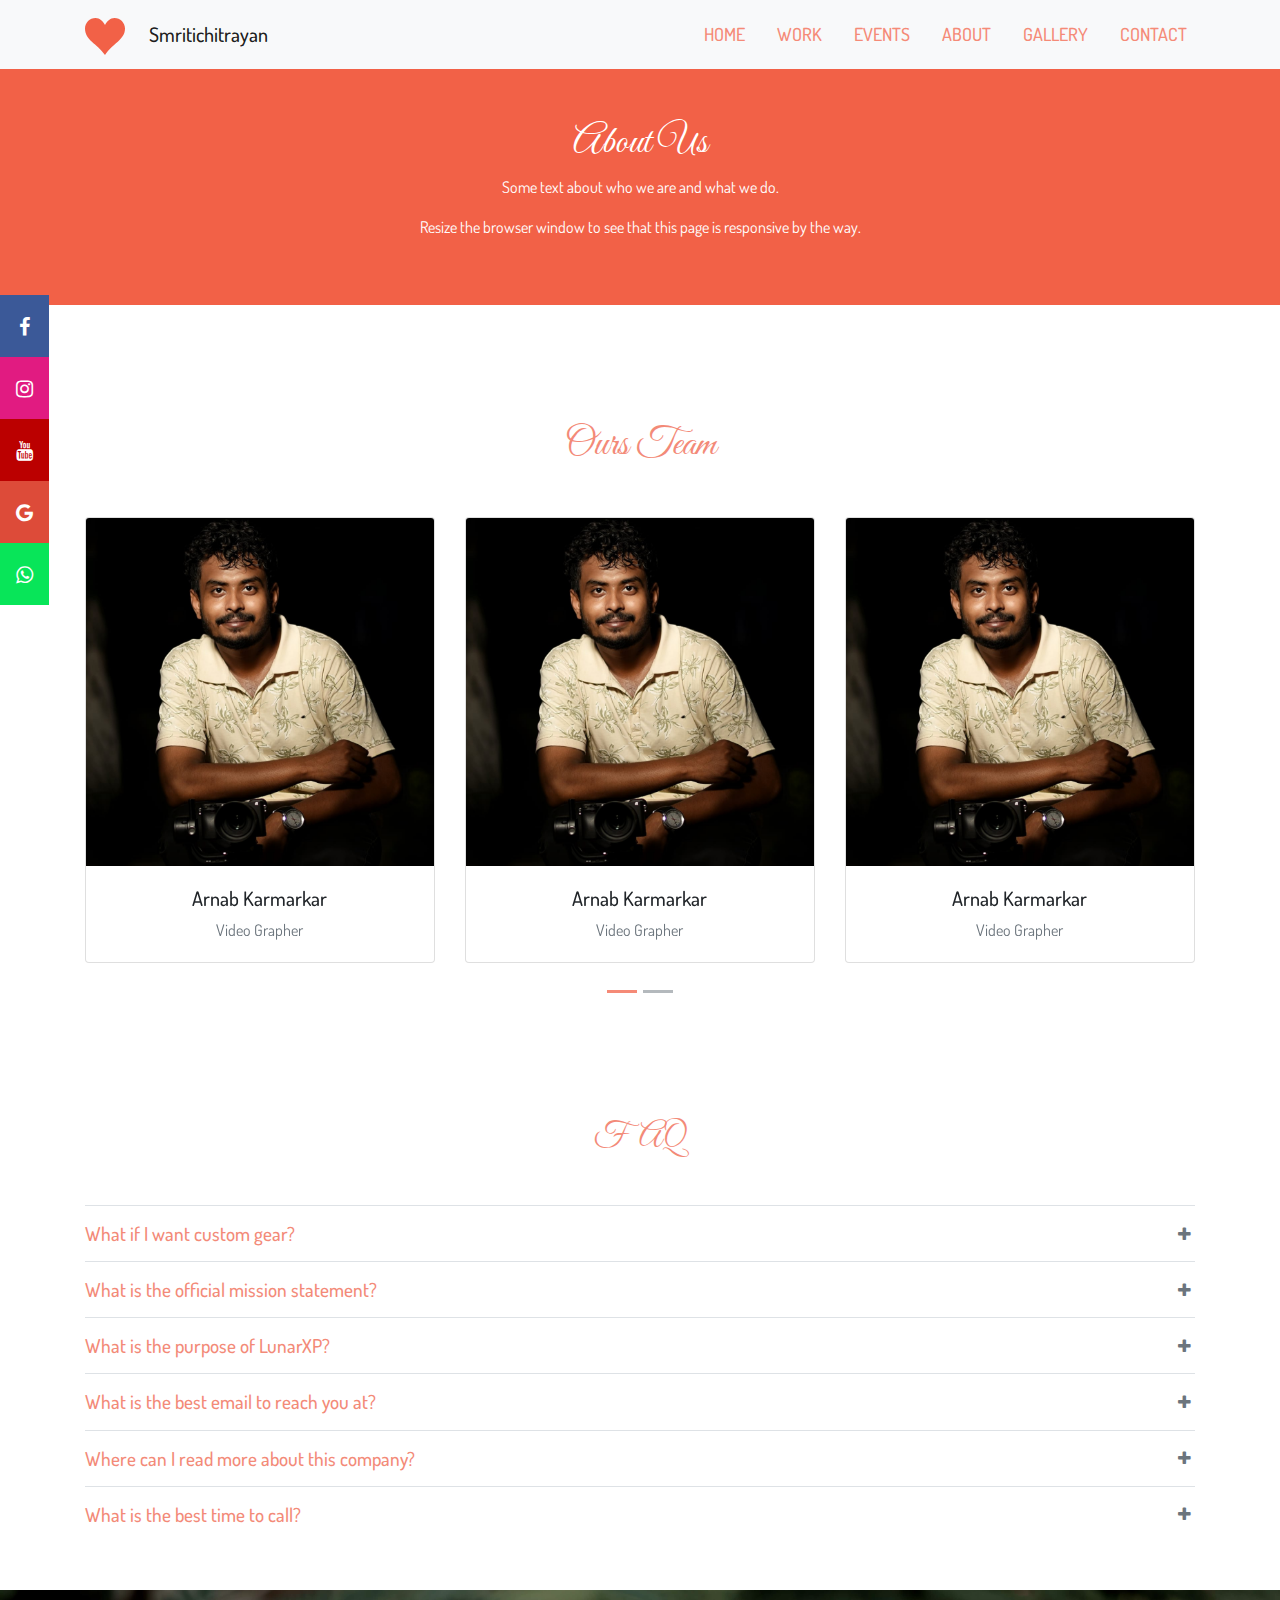
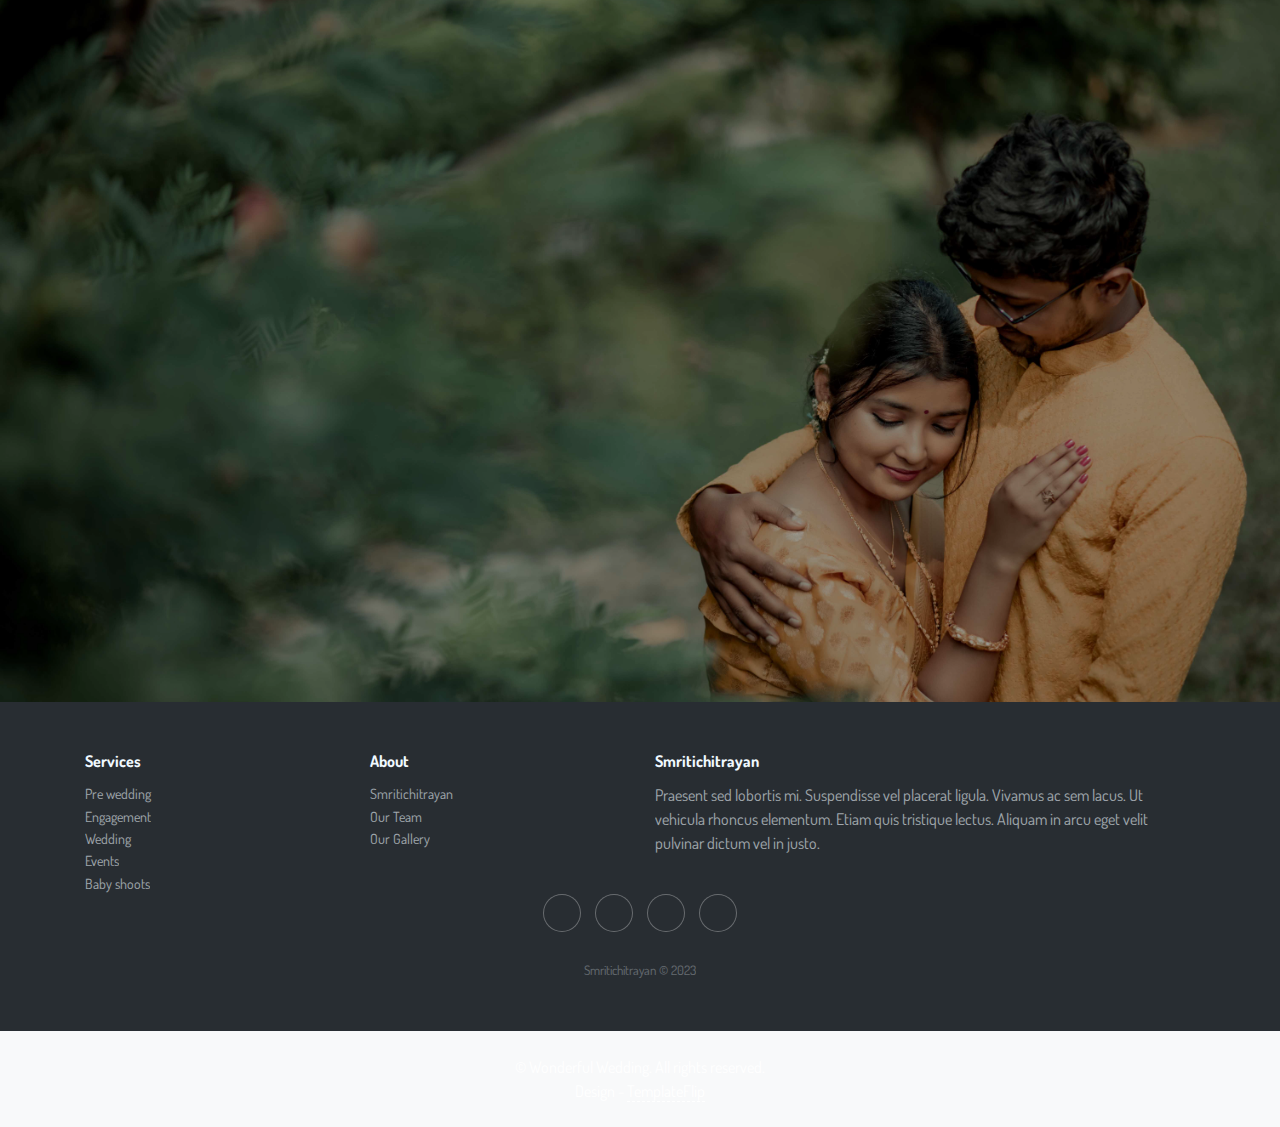
==== about.html @ 47cfc7da "add" ====
<!DOCTYPE html>
<html lang="en-US">
  <head>
    <meta charset="UTF-8">
    <meta http-equiv="X-UA-Compatible" content="IE=edge">
    <meta name="viewport" content="width=device-width, initial-scale=1">
    <title>smritichitrayan</title>
    <link rel="preconnect" href="https://fonts.gstatic.com" crossorigin="crossorigin"/>
    <link rel="preload" as="style" href="https://fonts.googleapis.com/css2?family=Dosis:wght@400;500&amp;display=swap"/>
    <link rel="stylesheet" href="https://fonts.googleapis.com/css2?family=Dosis:wght@400;500&amp;display=swap" media="print" onload="this.media='all'"/>
    <noscript>
      <link rel="stylesheet" href="https://fonts.googleapis.com/css2?family=Dosis:wght@400;500&amp;display=swap"/>
    </noscript>
    <link rel="preconnect" href="https://fonts.gstatic.com" crossorigin="crossorigin"/>
    <link rel="preload" as="style" href="https://fonts.googleapis.com/css2?family=Great+Vibes&amp;display=swap"/>
    <link rel="stylesheet" href="https://fonts.googleapis.com/css2?family=Great+Vibes&amp;display=swap" media="print" onload="this.media='all'"/>
    <noscript>
      <link rel="stylesheet" href="https://fonts.googleapis.com/css2?family=Great+Vibes&amp;display=swap"/>
    <link rel="stylesheet" href="https://cdnjs.cloudflare.com/ajax/libs/font-awesome/4.7.0/css/font-awesome.min.css">
    <link rel="stylesheet" type="text/css" href="engine1/style.css" />
    </noscript>
    <link rel="apple-touch-icon" sizes="180x180" href="images/favicon/apple-touch-icon.png">
    <link rel="icon" type="image/png" sizes="32x32" href="images/favicon/favicon-32x32.png">
    <link rel="icon" type="image/png" sizes="16x16" href="images/favicon/favicon-16x16.png">
    <link href="css/bootstrap.min.css?ver=1.1.0" rel="stylesheet">
    <link href="css/font-awesome/css/all.min.css?ver=1.1.0" rel="stylesheet">
    <link href="css/aos.css?ver=1.1.0" rel="stylesheet">
    <link href="css/ekko-lightbox.css?ver=1.1.0" rel="stylesheet">
    <link href="css/main.css?ver=1.1.0" rel="stylesheet">
    <meta name="viewport" content="width=device-width, initial-scale=1">
    <!-- Bootstrap CSS 
    <link rel="stylesheet" href="https://stackpath.bootstrapcdn.com/bootstrap/4.4.1/css/bootstrap.min.css" integrity="sha384-Vkoo8x4CGsO3+Hhxv8T/Q5PaXtkKtu6ug5TOeNV6gBiFeWPGFN9MuhOf23Q9Ifjh" crossorigin="anonymous">
  
     jQuery first, then Popper.js, then Bootstrap JS 
    <script src="https://code.jquery.com/jquery-3.4.1.slim.min.js" integrity="sha384-J6qa4849blE2+poT4WnyKhv5vZF5SrPo0iEjwBvKU7imGFAV0wwj1yYfoRSJoZ+n" crossorigin="anonymous"></script>
    <script src="https://cdn.jsdelivr.net/npm/popper.js@1.16.0/dist/umd/popper.min.js" integrity="sha384-Q6E9RHvbIyZFJoft+2mJbHaEWldlvI9IOYy5n3zV9zzTtmI3UksdQRVvoxMfooAo" crossorigin="anonymous"></script>
    <script src="https://stackpath.bootstrapcdn.com/bootstrap/4.4.1/js/bootstrap.min.js" integrity="sha384-wfSDF2E50Y2D1uUdj0O3uMBJnjuUD4Ih7YwaYd1iqfktj0Uod8GCExl3Og8ifwB6" crossorigin="anonymous"></script>
   -->
    <noscript>
      <style type="text/css">
        [data-aos] {
            opacity: 1 !important;
            transform: translate(0) scale(1) !important;
        }
      </style>
    </noscript>

    <style media="all">
    .mobile-display{display:none}
    .desktop-display{display:block}
    @media (max-width:800px){
    .desktop-display {display:none}
    .mobile-display {display:block}
    }
    </style>
  </head>
  <body id="top">
    <header></header>
    <div class="page-content">
      <div class="div">

<div class="mobile-display">
  <div class="icon-bar">
    <a href="https://www.facebook.com/profile.php?id=100087882332786" target="_blank" class="facebook"><i class="fa fa-facebook"></i></a> 
    <a href="https://www.instagram.com/smritichitrayan" target="_blank" class="twitter"><i class="fa fa-instagram"></i></a> 
    <a href="https://www.youtube.com/@smritichitrayan" target="_blank" class="youtube"><i class="fa fa-youtube"></i></a> 
    <a href="mailto:smritichitrayan@gmail.com" target="_blank" class="google"><i class="fa fa-google"></i></a> 
    <a href="https://wa.me/message/SYVSXVHJEQIPI1" target="_blank" class="wp"><i class="fa fa-whatsapp"></i></a> 
  </div>
</div>
<div class="desktop-display">
  <div class="icon-bar">
    <a href="https://www.facebook.com/profile.php?id=100087882332786" target="_blank" class="facebook"><i class="fa fa-facebook"></i></a> 
    <a href="https://www.instagram.com/smritichitrayan" target="_blank" class="twitter"><i class="fa fa-instagram"></i></a> 
    <a href="https://www.youtube.com/@smritichitrayan" target="_blank" class="youtube"><i class="fa fa-youtube"></i></a> 
    <a href="mailto:smritichitrayan@gmail.com" target="_blank" class="google"><i class="fa fa-google"></i></a> 
    <a href="https://wa.me/message/SYVSXVHJEQIPI1" target="_blank" class="wp"><i class="fa fa-whatsapp"></i></a> 
  </div>
</div>
<div class="ww-nav-bar sticky-top bg-light">
  <nav class="navbar navbar-expand-lg navbar-light">
    <div class="container"><a href="#"><svg class="heart" viewBox="0 0 32 29.6"><path d="M23.6,0c-3.4,0-6.3,2.7-7.6,5.6C14.7,2.7,11.8,0,8.4,0C3.8,0,0,3.8,0,8.4c0,9.4,9.5,11.9,16,21.2c6.1-9.3,16-12.1,16-21.2C32,3.8,28.2,0,23.6,0z"/>
</svg></a>
      <h1 class="h2"><a class="pl-4 navbar-brand" href="#">Smritichitrayan</a></h1>
      <button class="navbar-toggler" type="button" data-toggle="collapse" data-target="#ww-navbarNav" aria-controls="ww-navbarNav" aria-expanded="false" aria-label="Toggle navigation"><span class="navbar-toggler-icon"></span></button>
      <div class="collapse navbar-collapse text-uppercase" id="ww-navbarNav">
        <ul class="navbar-nav ml-auto">
          <li class="nav-item"><a class="nav-link smooth-scroll" href="index.html" style="color:#f58a77;">Home</a></li>
          <li class="nav-item"><a class="nav-link smooth-scroll" href="index.html" style="color:#f58a77;">Work</a></li>
          <li class="nav-item"><a class="nav-link smooth-scroll" href="index.html#events" style="color:#f58a77;">Events</a></li>
          <li class="nav-item"><a class="nav-link smooth-scroll" href="about.html" style="color:#f58a77;">About</a></li>
          <li class="nav-item"><a class="nav-link smooth-scroll" href="index.html#gallery" style="color:#f58a77;">Gallery</a></li>
          <li class="nav-item"><a class="nav-link smooth-scroll" href="#rsvp" style="color:#f58a77;">Contact</a></li>
        </ul>
      </div>
    </div>
  </nav>
</div>
<div class="about-section">
  <h1 class="about">About Us</h1>
  <p>Some text about who we are and what we do.</p>
  <p>Resize the browser window to see that this page is responsive by the way.</p>
</div>
<div class="ww-section" id="people">
  <div class="container ww-couple-friends">
    <h2 class="h1 text-center pt-3 ww-title" data-aos="zoom-in-down" data-aos-duration="1000">Ours Team</h2>
    <div class="carousel slide" id="ww-carouselIndicator" data-ride="carousel" data-aos="zoom-in-up" data-aos-duration="1000">
      <ol class="carousel-indicators">
        <li class="active" data-target="#ww-carouselIndicator" data-slide-to="0"></li>
        <li data-target="#ww-carouselIndicator" data-slide-to="1"></li>
      </ol>
      <div class="carousel-inner">
        <div class="carousel-item active">
          <div class="row">
            <div class="col-md-4">
              <div class="card d-block mb-3"><img class="card-img-top" src="images/team1.png" alt="Groom Men 1"/>
                <div class="card-body text-center">
                  <div class="h5">Arnab Karmarkar</div>
                  <p class="mb-0 text-muted">Video Grapher</p>
                </div>
              </div>
            </div>
            <div class="col-md-4">
              <div class="card d-block mb-3"><img class="card-img-top" src="images/team1.png" alt="Groom Men 1"/>
                <div class="card-body text-center">
                  <div class="h5">Arnab Karmarkar</div>
                  <p class="mb-0 text-muted">Video Grapher</p>
                </div>
              </div>
            </div>
            <div class="col-md-4">
              <div class="card d-block mb-3"><img class="card-img-top" src="images/team1.png" alt="Groom Men 1"/>
                <div class="card-body text-center">
                  <div class="h5">Arnab Karmarkar</div>
                  <p class="mb-0 text-muted">Video Grapher</p>
                </div>
              </div>
            </div>
          </div>
        </div>
      </div>
    </div>
  </div>
</div>
<div class="text-center">
  <h2 class="faq">FAQ</h2>
</div>
<section class="container my-5" id="maincontent">
  <section id="accordion">
    <a class="py-3 d-block h-100 w-100 position-relative z-index-1 pr-1 text-secondary border-top" aria-controls="faq-17" aria-expanded="false" data-toggle="collapse" href="#faq-17" role="button">
      <div class="position-relative">
        <h2 class="h4 m-0 pr-3">
          What if I want custom gear?
        </h2>
        <div class="position-absolute top-0 right-0 h-100 d-flex align-items-center">
          <i class="fa fa-plus"></i>
        </div>
      </div>
    </a>
    <div class="collapse" id="faq-17" style="">
      <div class="card card-body border-0 p-0">
        <p>Custom gear can be ordered through our contact form. Additional fees may apply.</p>

      </div>
    </div>

    <a class="py-3 d-block h-100 w-100 position-relative z-index-1 pr-1 text-secondary border-top" aria-controls="faq-18" aria-expanded="false" data-toggle="collapse" href="#faq-18" role="button">
      <div class="position-relative">
        <h2 class="h4 m-0 pr-3">
          What is the official mission statement?
        </h2>
        <div class="position-absolute top-0 right-0 h-100 d-flex align-items-center">
          <i class="fa fa-plus"></i>
        </div>
      </div>
    </a>
    <div class="collapse" id="faq-18" style="">
      <div class="card card-body border-0 p-0">
        <p>Our official mission statement is lorem ipsum dolor sit.</p>
        <p>
        </p>
      </div>
    </div>

    <a class="py-3 d-block h-100 w-100 position-relative z-index-1 pr-1 text-secondary border-top" aria-controls="faq-19" aria-expanded="false" data-toggle="collapse" href="#faq-19" role="button">
      <div class="position-relative">
        <h2 class="h4 m-0 pr-3">
          What is the purpose of LunarXP?
        </h2>
        <div class="position-absolute top-0 right-0 h-100 d-flex align-items-center">
          <i class="fa fa-plus"></i>
        </div>
      </div>
    </a>
    <div class="collapse" id="faq-19" style="">
      <div class="card card-body border-0 p-0">
        <p>The purpose of LunarXP is to give you the best Mars experience!</p>
        <p>
        </p>
      </div>
    </div>

    <a class="py-3 d-block h-100 w-100 position-relative z-index-1 pr-1 text-secondary  border-top" aria-controls="faq-20" aria-expanded="false" data-toggle="collapse" href="#faq-20" role="button">
      <div class="position-relative">
        <h2 class="h4 m-0 pr-3">
          What is the best email to reach you at?
        </h2>
        <div class="position-absolute top-0 right-0 h-100 d-flex align-items-center">
          <i class="fa fa-plus"></i>
        </div>
      </div>
    </a>
    <div class="collapse" id="faq-20">
      <div class="card card-body border-0 p-0">
        <p>The best email for any inquiries is email@email.com!</p>
        <p>
        </p>
      </div>
    </div>

    <a class="py-3 d-block h-100 w-100 position-relative z-index-1 pr-1 text-secondary  border-top" aria-controls="faq-21" aria-expanded="false" data-toggle="collapse" href="#faq-21" role="button">
      <div class="position-relative">
        <h2 class="h4 m-0 pr-3">
          Where can I read more about this company?
        </h2>
        <div class="position-absolute top-0 right-0 h-100 d-flex align-items-center">
          <i class="fa fa-plus"></i>
        </div>
      </div>
    </a>
    <div class="collapse" id="faq-21">
      <div class="card card-body border-0 p-0">
        <p>Lorem ipsum dolor sit!</p>
        <p>
        </p>
      </div>
    </div>

    <a class="py-3 d-block h-100 w-100 position-relative z-index-1 pr-1 text-secondary  border-top" aria-controls="faq-22" aria-expanded="false" data-toggle="collapse" href="#faq-22" role="button">
      <div class="position-relative">
        <h2 class="h4 m-0 pr-3">
          What is the best time to call?
        </h2>
        <div class="position-absolute top-0 right-0 h-100 d-flex align-items-center">
          <i class="fa fa-plus"></i>
        </div>
      </div>
    </a>
    <div class="collapse" id="faq-22">
      <div class="card card-body border-0 p-0">
        <p>The best time to call is 24/7! We are always available to answer any questions.</p>
        <p>
        </p>
      </div>
    </div>
  </section>
</section>
<div class="ww-section ww-rsvp-detail text-white" >
  <div class="container" data-aos="zoom-in-up" data-aos-duration="1000">
    <div class="col text-center">
      <h2 class="h1 ww-title pb-3" data-aos="zoom-in-down" data-aos-duration="1000" style="color:#f58a77;">Contact us</h2>
    </div>
    <div class="ww-wedding-announcement d-flex align-items-center justify-content-start">
      <div class="container ww-announcement-container">
        
      
      </div>
    </div>
    <div class="row ww-rsvp-form">
      <div class="col-md-10">
        <div class="card-body">
            <form action="https://formspree.io/example@email.com" method="POST">
            <div class="row">
              <div class="col md-6 pb-3">
                <div class="form-group">
                  <label for="name-input">Your Name*</label>
                  <input class="form-control" id="name-input" type="text" name="name" required="required"/>
                </div>
              </div>
              <div class="col-md-6 pb-3">
                <div class="form-group">
                  <label for="email-input">Your Email*</label>
                  <input class="form-control" id="email-input" type="email" name="_replyto" required="required"/>
                </div>
              </div>
            </div>
            <div class="row">
              <div class="col md-6 pb-3">
                <div class="form-group">
                  <label for="guest-input">Number of Guests</label>
                  <select class="form-control" id="guest-input" name="guest">
                    <option value="1">One</option>
                    <option value="2">Two</option>
                    <option value="3">Three</option>
                    <option value="4">Four</option>
                  </select>
                </div>
              </div>
              <div class="col-md-6 pb-3">
                <div class="form-group">
                  <label for="events-input">I am Attending</label>
                  <select class="form-control" id="events-input" name="events">
                    <option value="all-event">All Events</option>
                    <option value="wedding-ceremony">Wedding ceremony</option>
                    <option value="reception-party">Reception Party</option>
                  </select>
                </div>
              </div>
            </div>
            <div class="row">
              <div class="col">
                <div class="form-group">
                  <label for="message-input">Your Message</label>
                  <textarea class="form-control" id="message-input" name="message" rows="4"></textarea>
                </div>
              </div>
            </div>
            <div class="row">
              <div class="col text-center">
                <button class="btn btn-primary btn-submit" type="submit">Send</button>
              </div>
            </div>
          </form>
          <link rel="stylesheet" href="https://cdnjs.cloudflare.com/ajax/libs/font-awesome/4.7.0/css/font-awesome.min.css">

          <!-- Add font awesome icons
          <div class="social-media">
            <a href="https://www.facebook.com/profile.php?id=100087882332786"target="_blank" class="fa fa-facebook" style="color:#f58a77;"></a>&nbsp;&nbsp;
            <a href="https://www.instagram.com/smritichitrayan"target="_blank" class="fa fa-instagram" style="color:#f58a77;"></a>&nbsp;&nbsp;
            <a href="https://www.youtube.com/@smritichitrayan" src="" target="_blank" class="fa fa-youtube" style="color:#f58a77;"></a>&nbsp;&nbsp;
            <a href="https://wa.me/message/SYVSXVHJEQIPI1" target="_blank" class="fa fa-whatsapp" style="color:#f58a77;"></a>&nbsp;&nbsp;
          </div> -->
          
        </div>
      </div>
    </div>
  </div>
</div>

<script src="https://cdnjs.cloudflare.com/ajax/libs/jquery/3.2.1/jquery.min.js"></script>
<script src="https://cdnjs.cloudflare.com/ajax/libs/twitter-bootstrap/4.1.3/js/bootstrap.bundle.min.js"></script>

 <link rel="stylesheet" href="https://cdnjs.cloudflare.com/ajax/libs/font-awesome/4.7.0/css/font-awesome.min.css">
 <div class="footer-dark" id="rsvp">
  <footer>
      <div class="container">
          <div class="row">
              <div class="col-sm-6 col-md-3 item">
                  <h3>Services</h3>
                  <ul>
                      <li><a href="#">Pre wedding</a></li>
                      <li><a href="#">Engagement</a></li>
                      <li><a href="#">Wedding</a></li>
                      <li><a href="#">Events</a></li>
                      <li><a href="#">Baby shoots</a></li>
                  </ul>
              </div>
              <div class="col-sm-6 col-md-3 item">
                  <h3>About</h3>
                  <ul>
                      <li><a href="#">Smritichitrayan</a></li>
                      <li><a href="#">Our Team</a></li>
                      <li><a href="#">Our Gallery</a></li>
                  </ul>
              </div>
              <div class="col-md-6 item text">
                  <h3>Smritichitrayan</h3>
                  <p>Praesent sed lobortis mi. Suspendisse vel placerat ligula. Vivamus ac sem lacus. Ut vehicula rhoncus elementum. Etiam quis tristique lectus. Aliquam in arcu eget velit pulvinar dictum vel in justo.</p>
              </div>
              <div class="col item social"><a href="#"><i class="icon ion-social-facebook"></i></a><a href="#"><i class="icon ion-social-twitter"></i></a><a href="#"><i class="icon ion-social-snapchat"></i></a><a href="#"><i class="icon ion-social-instagram"></i></a></div>
          </div>
          <p class="copyright">Smritichitrayan © 2023</p>
      </div>
  </footer>
</div>
<div style="color:rgb(255, 255, 255);" class="ww-footer bg-light">
  <div class="container text-center py-4">
    <p class="my-0">&copy; Wonderful Wedding. All rights reserved.</p>
    <p  class="mb-0">Design - <a class="credit"  href="https://templateflip.com" target="_blank">TemplateFlip</a></p>
  </div>
</div></div>
    </div>
    <footer></footer>
    <script src="scripts/jquery.min.js?ver=1.1.0"></script>
    <script src="scripts/bootstrap.bundle.min.js?ver=1.1.0"></script>
    <script src="scripts/aos.js?ver=1.1.0"></script>
    <script src="scripts/ekko-lightbox.min.js?ver=1.1.0"></script>
    <script src="scripts/main.js?ver=1.1.0"></script>
    <script type="text/javascript" src="engine1/jquery.js"></script>
      
  </body>
</html>
---- css/main.css ----
body {
  font-family: "Dosis", sans-serif; 
  overflow: auto;}

  .icon-bar {
    position: fixed;
    top: 50%;
    -webkit-transform: translateY(-50%);
    -ms-transform: translateY(-50%);
    transform: translateY(-50%);
  }
  
  .icon-bar a {
    display: block;
    text-align: center;
    padding: 16px;
    transition: all 0.3s ease;
    color: white;
    font-size: 20px;
  }
  
  .icon-bar a:hover {
    background-color: #000;
  }
  
  .facebook {
    background: #3B5998;
    color: white;
  }
  
  .twitter {
    background: #e11b81;
    color: white;
  }
  
  .google {
    background: #dd4b39;
    color: white;
  }
  
  .linkedin {
    background: #007bb5;
    color: white;
  }
  
  .youtube {
    background: #bb0000;
    color: white;
  }
  
  .wp {
    background: #08e559;
    color: white;
  }
  
  .content {
    margin-left: 75px;
    font-size: 30px;
  }
  
  * {
    box-sizing: border-box;
  }
  
  /* Position the image container (needed to position the left and right arrows) */
  .container {
    position: relative;
  }
  
  /* Hide the images by default */
  .mySlides {
    display: none;
  }
  
  /* Add a pointer when hovering over the thumbnail images */
  .cursor {
    cursor: pointer;
  }
  
  /* Next & previous buttons */
  .prev,
  .next {
    cursor: pointer;
    position: absolute;
    top: 40%;
    width: 10000px;
    padding: 16px;
    margin-top: -50px;
    color: white;
    font-weight: bold;
    font-size: 20px;
    border-radius: 0 3px 3px 0;
    user-select: none;
    -webkit-user-select: none;
  }
  
  /* Position the "next button" to the right */
  .next {
    right: 0;
    border-radius: 3px 0 0 3px;
  }
  
  /* On hover, add a black background color with a little bit see-through */
  .prev:hover,
  .next:hover {
    background-color: rgba(0, 0, 0, 0.8);
  }
  
  /* Number text (1/3 etc) */
  .numbertext {
    color: #f2f2f2;
    font-size: 12px;
    padding: 8px 12px;
    position: absolute;
    top: 0;
  }
  
  /* Container for image text */
  .caption-container {
    text-align: center;
    background-color: #222;
    padding: 2px 16px;
    color: white;
  }
  
  .row:after {
    content: "";
    display: table;
    clear: both;
  }
  
  /* Six columns side by side */
  .column {
    float: left;
    width: 16.66%;
  }
  
  /* Add a transparency effect for thumnbail images */
  .demo {
    opacity: 0.6;
  }
  
  .active,
  .demo:hover {
    opacity: 1;
  }
/*About*/
  .about{
    font-family: 'Great Vibes';
  }
  .about-section {
    font-family: "Dosis", sans-serif; 
    padding: 50px;
    text-align: center;
    background-color: #f26147;
    color: white;
  }

/*FAQ*/
.faq{
  font-family: 'Great Vibes';
}
.text-secondary {
  font-family: "Dosis", sans-serif; 
  color:  #f26147;
}

.h4,
h4 {
  font-size: 1.2rem;
}

h2 {
  color:  #f38a78;
}

.fa,
.fas {
  font-weight: 400;
  font-size: 1.2rem;
  font-style: normal;
}

.right-0 {
  right: 0;
}

.top-0 {
  top: 0;
}

.h-100 {
  height: 100%;
}

a.text-secondary:focus,
a.text-secondary:hover {
  text-decoration: none;
  color: #22343e;
}

#accordion .fa-plus {
  transition: -webkit-transform 0.25s ease-in-out;
  transition: transform 0.25s ease-in-out;
  transition: transform 0.25s ease-in-out, -webkit-transform 0.25s ease-in-out;
}

#accordion a[aria-expanded=true] .fa-plus {
  -webkit-transform: rotate(45deg);
  transform: rotate(45deg);
}

/* Home Page Style */
.ww-home-page {
  background-size: cover;
  background-position: 70%;
  height: 100vh;
  min-height: 480px;
  max-height: 1080px; }
  .ww-home-page .ww-wedding-announcement {
    width: 100%;
    max-width: 1600px;
    margin: 0 auto;
    height: 100%;
    color: #fff;
    text-shadow: 1px 1px 1px rgba(0, 0, 0, 0.4);
    letter-spacing: 2px; }
    .ww-home-page .ww-wedding-announcement .ww-announcement-container {
      max-width: 600px;
      text-align: center;
      margin-left: 0;
      z-index: 999; }
    .ww-home-page .ww-wedding-announcement img {
      max-height: 350px;
      width: auto; }
      @media (max-width: 480px) {
        .ww-home-page .ww-wedding-announcement img {
          max-height: 250px;
          width: auto; } }
    .ww-home-page .ww-wedding-announcement .ww-couple-name {
      font-size: 70px; }
      @media (max-width: 576px) {
        .ww-home-page .ww-wedding-announcement .ww-couple-name {
          font-size: 50px; } }

.ww-home-page:before {
  content: "";
  background-color: rgba(245, 138, 119, 0.2);
  width: 100%;
  height: 100%;
  height: 100vh;
  min-height: 480px;
  max-height: 1080px;
  position: absolute;
  left: 0;
  top: 0; }

/* Nav Bar Style */
.ww-nav-bar .heart {
  fill: #f26147;
  position: relative;
  top: 2px;
  width: 40px;
  -webkit-animation: pulse 1s ease infinite;
          animation: pulse 1s ease infinite; }

@-webkit-keyframes pulse {
  0% {
    transform: scale(1); }
  50% {
    transform: scale(1.3); }
  100% {
    transform: scale(1); } }

@keyframes pulse {
  0% {
    transform: scale(1); }
  50% {
    transform: scale(1.3); }
  100% {
    transform: scale(1); } }

.ww-nav-bar .nav-item {
  font-size: 18px;
  padding: 5px 0 5px 16px;
  font-weight: 500; }

/* Wedding Event Style */
.ww-wedding-event ul {
  list-style: none;
  padding-left: 0; }

/* Couple Friends Style  */
.ww-couple-friends .carousel {
  padding: 40px 0; }

.ww-couple-friends .carousel-indicators {
  bottom: 0px; }
  .ww-couple-friends .carousel-indicators li {
    background-color: #6c757d; }
  .ww-couple-friends .carousel-indicators .active {
    background-color: #f58a77; }

/* Photo Gallery Style */
.ww-photo-gallery .ww-category-filter a {
  display: inline-block;
  margin: 0 10px 6px 0;
  font-size: 14px;
  text-transform: uppercase;
  letter-spacing: 1px;
  border-radius: 3px; }

.ww-photo-gallery .ww-gallery {
  min-height: 500px; }

.ww-photo-gallery .card-columns .card {
  border: none;
  margin-bottom: 15px;
  border-radius: none; }

@media (max-width: 992px) {
  .ww-photo-gallery .card-columns {
    -moz-column-count: 2;
         column-count: 2; } }

@media (max-width: 576px) {
  .ww-photo-gallery .card-columns {
    -moz-column-count: 1;
         column-count: 1; } }

/* RSVP Style */
.ww-rsvp-detail {
  background: url("../images/img\ \(33\).jpg") no-repeat center center;
  background-size: cover;
  min-height: 500px;
  position: relative; }
  .ww-rsvp-detail .ww-rsvp-form {
    padding-left: 20%; }
    @media (max-width: 768px) {
      .ww-rsvp-detail .ww-rsvp-form {
        padding-left: 10%; } }
    @media (max-width: 576px) {
      .ww-rsvp-detail .ww-rsvp-form {
        padding-left: 0%; } }
    .ww-rsvp-detail .ww-rsvp-form .form-control {
      background-color: rgba(222, 222, 222, 0.2);
      color: #fff;
      border: 1px solid rgba(255, 255, 255, 0.6); }
    .ww-rsvp-detail .ww-rsvp-form .form-control::-moz-placeholder {
      color: #dedede; }
    .ww-rsvp-detail .ww-rsvp-form .form-control:-ms-input-placeholder {
      color: #dedede; }
    .ww-rsvp-detail .ww-rsvp-form .form-control::placeholder {
      color: #dedede; }
    .ww-rsvp-detail .ww-rsvp-form select.form-control option {
      background: rgba(0, 0, 0, 0.3);
      color: #fff; }
    .ww-rsvp-detail .ww-rsvp-form .btn-submit {
      background-color: rgba(245, 138, 119, 0.8);
      padding: 0.45rem 1.5rem;
      border: 0; }

.ww-rsvp-detail:before {
  content: "";
  background-color: rgba(0, 0, 0, 0.3);
  width: 100%;
  height: 100%;
  position: absolute;
  left: 0;
  top: 0; }

/* Footer Style */
.ww-footer a.credit {
  color: inherit;
  border-bottom: 1px dashed;
  text-decoration: none;
  cursor: pointer; }

/* Common Style */
.ww-title {
  font-family: "Great Vibes", cursive; }

.ww-section {
  padding: 100px 0; }

.btn-primary {
  color: #fff; }

.btn-outline-primary:hover {
  color: #fff; }

/*Footer*/

.footer-dark {
  font-family: "Dosis", sans-serif; 
  padding:50px 0;
  color:#f0f9ff;
  background-color:#282d32;
}

.footer-dark h3 {
  margin-top:0;
  margin-bottom:12px;
  font-weight:bold;
  font-size:16px;
}

.footer-dark ul {
  padding:0;
  list-style:none;
  line-height:1.6;
  font-size:14px;
  margin-bottom:0;
}

.footer-dark ul a {
  color:inherit;
  text-decoration:none;
  opacity:0.6;
}

.footer-dark ul a:hover {
  opacity:0.8;
}

@media (max-width:767px) {
  .footer-dark .item:not(.social) {
    text-align:center;
    padding-bottom:20px;
  }
}

.footer-dark .item.text {
  margin-bottom:36px;
}

@media (max-width:767px) {
  .footer-dark .item.text {
    margin-bottom:0;
  }
}

.footer-dark .item.text p {
  opacity:0.6;
  margin-bottom:0;
}

.footer-dark .item.social {
  text-align:center;
}

@media (max-width:991px) {
  .footer-dark .item.social {
    text-align:center;
    margin-top:20px;
  }
}

.footer-dark .item.social > a {
  font-size:20px;
  width:36px;
  height:36px;
  line-height:36px;
  display:inline-block;
  text-align:center;
  border-radius:50%;
  box-shadow:0 0 0 1px rgba(255,255,255,0.4);
  margin:0 8px;
  color:#fff;
  opacity:0.75;
}

.footer-dark .item.social > a:hover {
  opacity:0.9;
}

.footer-dark .copyright {
  text-align:center;
  padding-top:24px;
  opacity:0.3;
  font-size:13px;
  margin-bottom:0;
}
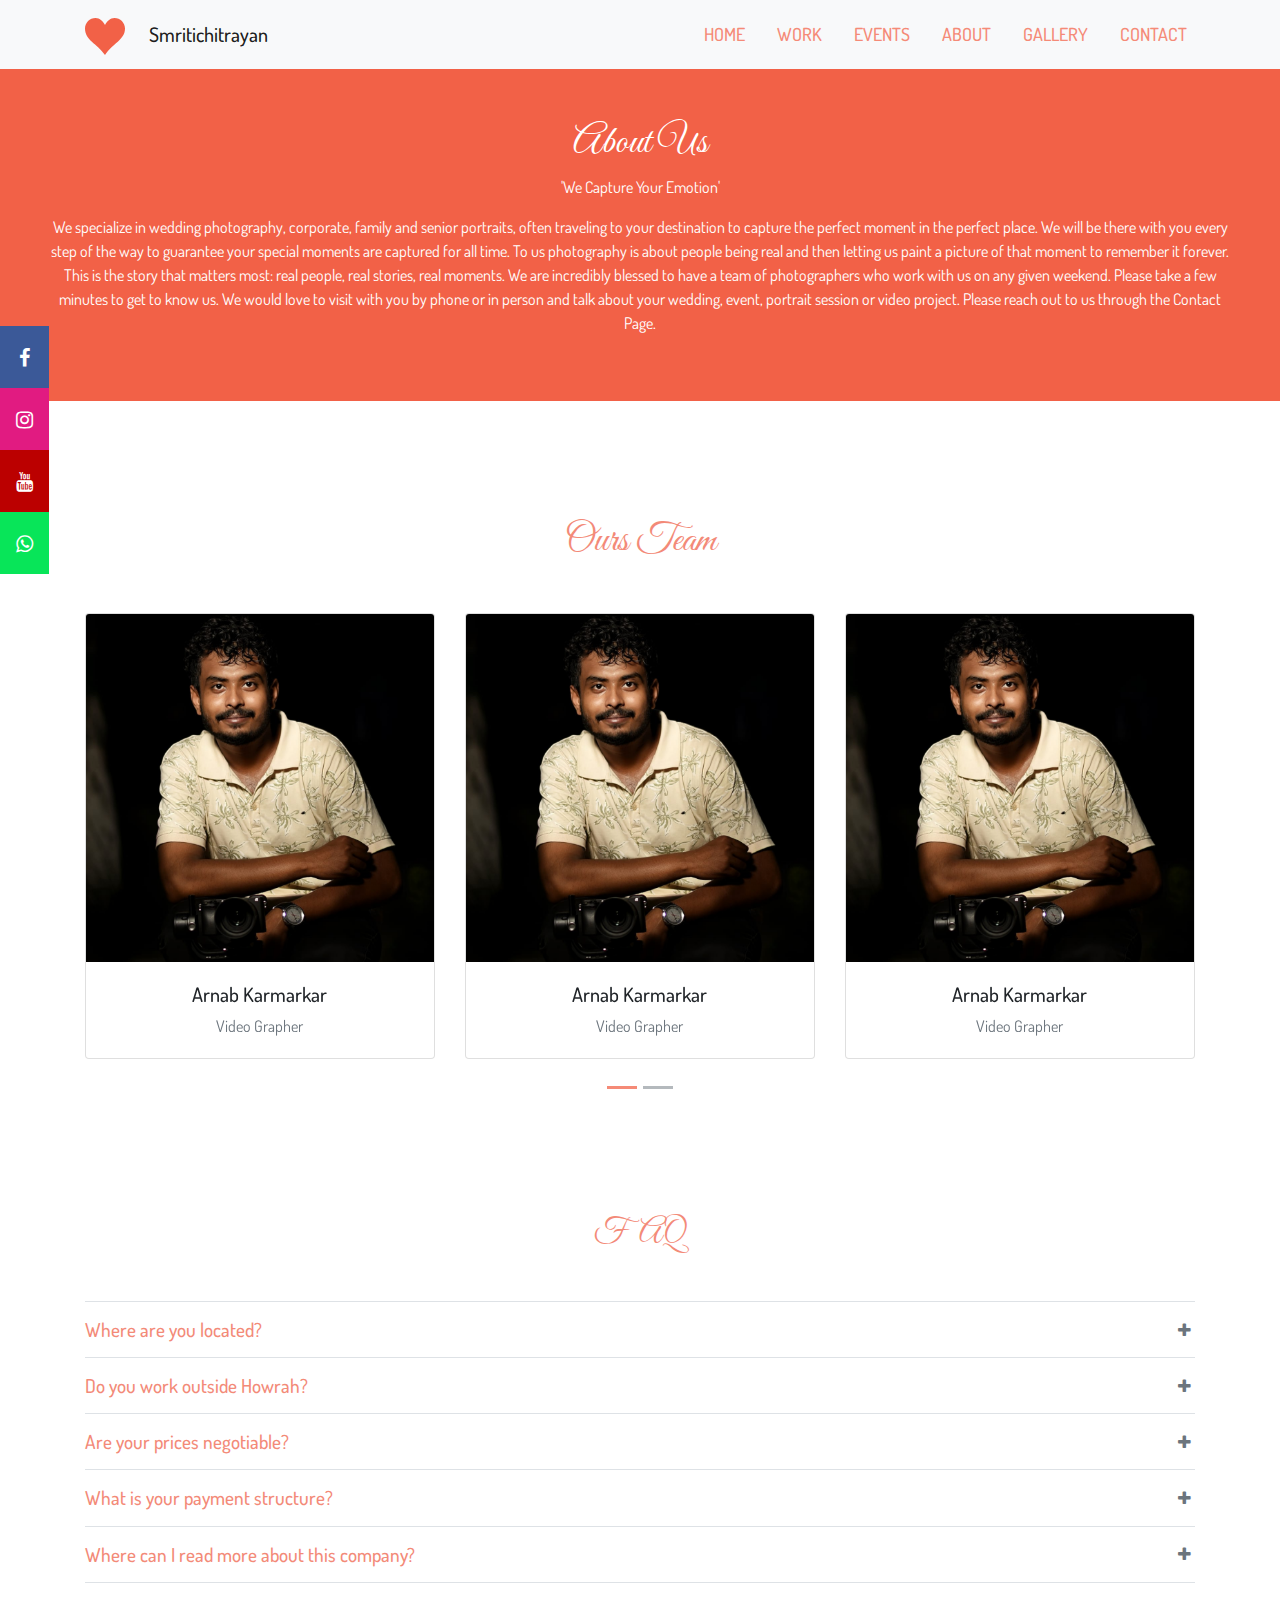
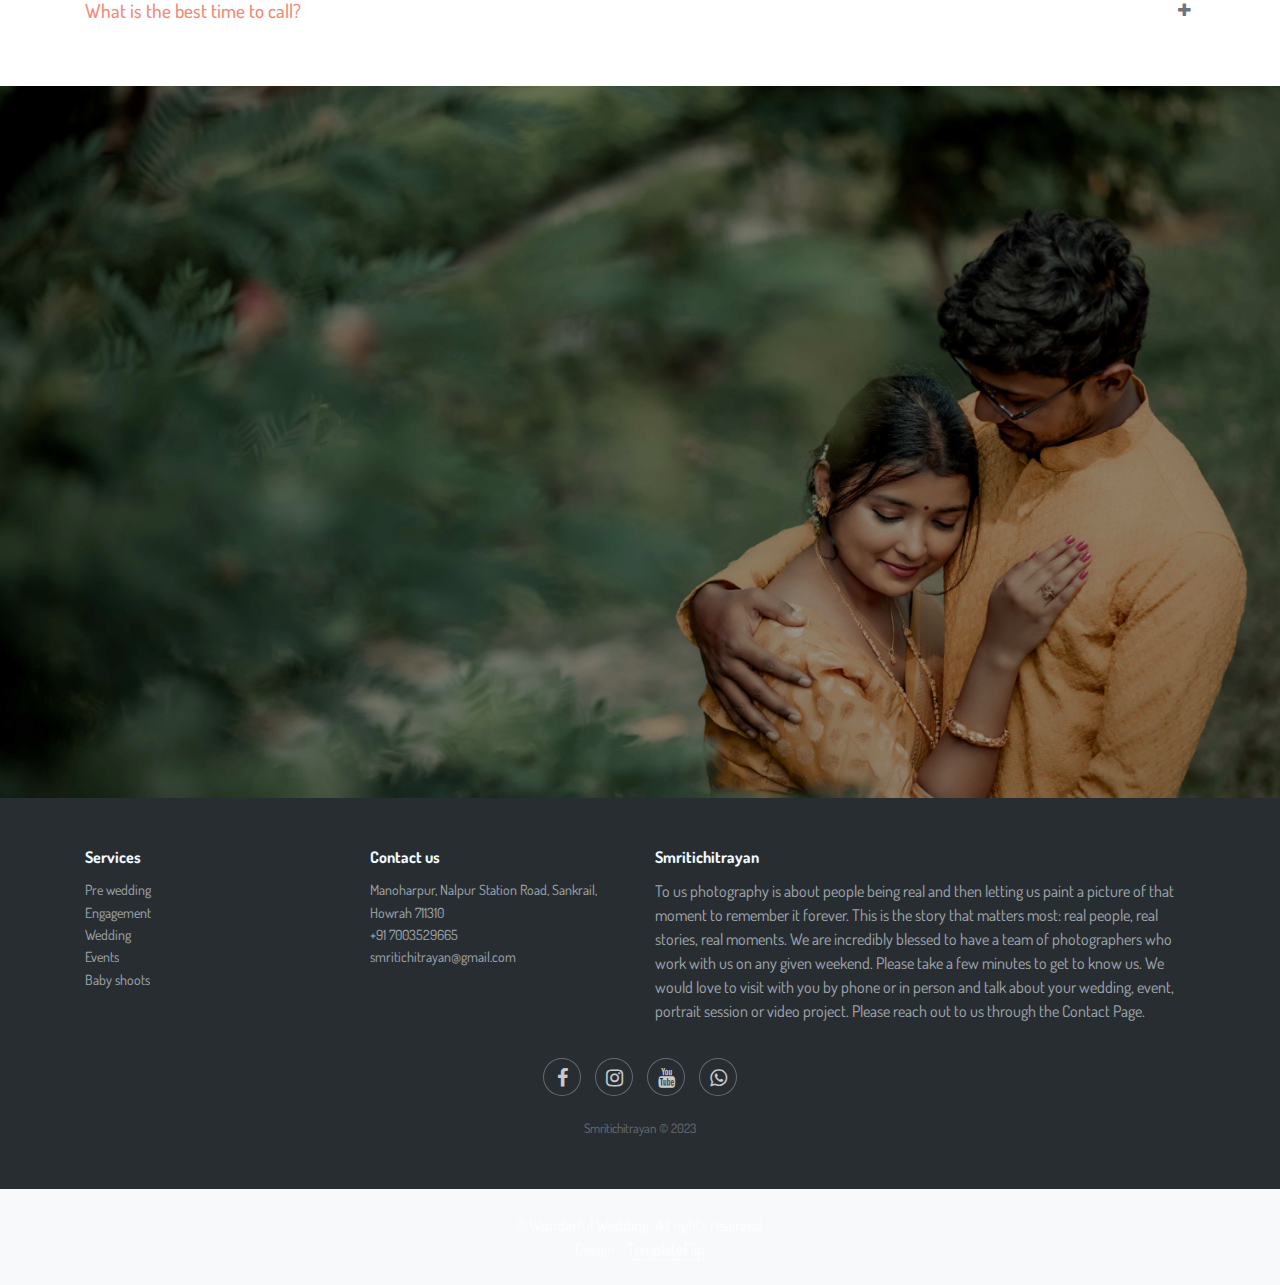
==== commit 9cdf92ca: "about.html changes home.html changes" ====
--- a/about.html
+++ b/about.html
@@ -73,7 +73,6 @@
     <a href="https://www.facebook.com/profile.php?id=100087882332786" target="_blank" class="facebook"><i class="fa fa-facebook"></i></a> 
     <a href="https://www.instagram.com/smritichitrayan" target="_blank" class="twitter"><i class="fa fa-instagram"></i></a> 
     <a href="https://www.youtube.com/@smritichitrayan" target="_blank" class="youtube"><i class="fa fa-youtube"></i></a> 
-    <a href="mailto:smritichitrayan@gmail.com" target="_blank" class="google"><i class="fa fa-google"></i></a> 
     <a href="https://wa.me/message/SYVSXVHJEQIPI1" target="_blank" class="wp"><i class="fa fa-whatsapp"></i></a> 
   </div>
 </div>
@@ -98,8 +97,14 @@
 </div>
 <div class="about-section">
   <h1 class="about">About Us</h1>
-  <p>Some text about who we are and what we do.</p>
-  <p>Resize the browser window to see that this page is responsive by the way.</p>
+  <p>'We Capture Your Emotion'</p>
+  <p>We specialize in wedding photography, corporate, family and senior portraits, often traveling to your destination to capture the perfect moment in the perfect place. We will be there with you every step of the way to guarantee your special moments are captured for all time.
+
+    To us photography is about people being real and then letting us paint a picture of that moment to remember it forever. This is the story that matters most: real people, real stories, real moments.
+    
+    We are incredibly blessed to have a team of photographers who work with us on any given weekend. Please take a few minutes to get to know us.
+    
+    We would love to visit with you by phone or in person and talk about your wedding, event, portrait session or video project. Please reach out to us through the Contact Page.</p>
 </div>
 <div class="ww-section" id="people">
   <div class="container ww-couple-friends">
@@ -150,7 +155,7 @@
     <a class="py-3 d-block h-100 w-100 position-relative z-index-1 pr-1 text-secondary border-top" aria-controls="faq-17" aria-expanded="false" data-toggle="collapse" href="#faq-17" role="button">
       <div class="position-relative">
         <h2 class="h4 m-0 pr-3">
-          What if I want custom gear?
+          Where are you located?
         </h2>
         <div class="position-absolute top-0 right-0 h-100 d-flex align-items-center">
           <i class="fa fa-plus"></i>
@@ -159,7 +164,7 @@
     </a>
     <div class="collapse" id="faq-17" style="">
       <div class="card card-body border-0 p-0">
-        <p>Custom gear can be ordered through our contact form. Additional fees may apply.</p>
+        <p>We are Howrah based group.</p>
 
       </div>
     </div>
@@ -167,7 +172,7 @@
     <a class="py-3 d-block h-100 w-100 position-relative z-index-1 pr-1 text-secondary border-top" aria-controls="faq-18" aria-expanded="false" data-toggle="collapse" href="#faq-18" role="button">
       <div class="position-relative">
         <h2 class="h4 m-0 pr-3">
-          What is the official mission statement?
+          Do you work outside Howrah?
         </h2>
         <div class="position-absolute top-0 right-0 h-100 d-flex align-items-center">
           <i class="fa fa-plus"></i>
@@ -176,7 +181,7 @@
     </a>
     <div class="collapse" id="faq-18" style="">
       <div class="card card-body border-0 p-0">
-        <p>Our official mission statement is lorem ipsum dolor sit.</p>
+        <p>Indeed we work outside Howrah too. Be that as it may, extra charges will be applied for travelling and convenience (for long distance traveling).</p>
         <p>
         </p>
       </div>
@@ -185,7 +190,7 @@
     <a class="py-3 d-block h-100 w-100 position-relative z-index-1 pr-1 text-secondary border-top" aria-controls="faq-19" aria-expanded="false" data-toggle="collapse" href="#faq-19" role="button">
       <div class="position-relative">
         <h2 class="h4 m-0 pr-3">
-          What is the purpose of LunarXP?
+          Are your prices negotiable?
         </h2>
         <div class="position-absolute top-0 right-0 h-100 d-flex align-items-center">
           <i class="fa fa-plus"></i>
@@ -194,7 +199,7 @@
     </a>
     <div class="collapse" id="faq-19" style="">
       <div class="card card-body border-0 p-0">
-        <p>The purpose of LunarXP is to give you the best Mars experience!</p>
+        <p>TThe underlying citation we send you is negotiable to some broaden. Likewise we have a unique limits for early appointments.</p>
         <p>
         </p>
       </div>
@@ -203,7 +208,7 @@
     <a class="py-3 d-block h-100 w-100 position-relative z-index-1 pr-1 text-secondary  border-top" aria-controls="faq-20" aria-expanded="false" data-toggle="collapse" href="#faq-20" role="button">
       <div class="position-relative">
         <h2 class="h4 m-0 pr-3">
-          What is the best email to reach you at?
+          What is your payment structure?
         </h2>
         <div class="position-absolute top-0 right-0 h-100 d-flex align-items-center">
           <i class="fa fa-plus"></i>
@@ -212,7 +217,7 @@
     </a>
     <div class="collapse" id="faq-20">
       <div class="card card-body border-0 p-0">
-        <p>The best email for any inquiries is email@email.com!</p>
+        <p>40% at the time of booking (non-refundable). 50% on the day of the event and the final 10% at the time of delivery.</p>
         <p>
         </p>
       </div>
@@ -230,7 +235,7 @@
     </a>
     <div class="collapse" id="faq-21">
       <div class="card card-body border-0 p-0">
-        <p>Lorem ipsum dolor sit!</p>
+        <p>You can checks our own virtual entertainment directs we are in Instagram, Facebook, YouTube and you can likewise ping us at whatsapp for know more</p>
         <p>
         </p>
       </div>
@@ -248,7 +253,7 @@
     </a>
     <div class="collapse" id="faq-22">
       <div class="card card-body border-0 p-0">
-        <p>The best time to call is 24/7! We are always available to answer any questions.</p>
+        <p>The best time to call is 11am - 11pm! We are always available to answer any questions.</p>
         <p>
         </p>
       </div>
@@ -356,19 +361,20 @@
                   </ul>
               </div>
               <div class="col-sm-6 col-md-3 item">
-                  <h3>About</h3>
+                  <h3>Contact us</h3>
                   <ul>
-                      <li><a href="#">Smritichitrayan</a></li>
-                      <li><a href="#">Our Team</a></li>
-                      <li><a href="#">Our Gallery</a></li>
-                  </ul>
+                    <li><a href="index.html">Manoharpur, Nalpur Station Road, Sankrail, Howrah 711310</a></li>
+                    <li><a href="about.html">+91 7003529665</a></li>
+                    <li><a href="index.html#gallery">smritichitrayan@gmail.com</a></li>
+                </ul>
               </div>
               <div class="col-md-6 item text">
                   <h3>Smritichitrayan</h3>
-                  <p>Praesent sed lobortis mi. Suspendisse vel placerat ligula. Vivamus ac sem lacus. Ut vehicula rhoncus elementum. Etiam quis tristique lectus. Aliquam in arcu eget velit pulvinar dictum vel in justo.</p>
-              </div>
-              <div class="col item social"><a href="#"><i class="icon ion-social-facebook"></i></a><a href="#"><i class="icon ion-social-twitter"></i></a><a href="#"><i class="icon ion-social-snapchat"></i></a><a href="#"><i class="icon ion-social-instagram"></i></a></div>
-          </div>
+                  <p>To us photography is about people being real and then letting us paint a picture of that moment to remember it forever. This is the story that matters most: real people, real stories, real moments. We are incredibly blessed to have a team of photographers who work with us on any given weekend. Please take a few minutes to get to know us. We would love to visit with you by phone or in person and talk about your wedding, event, portrait session or video project. Please reach out to us through the Contact Page.
+
+                  </p>
+              </div>
+              <div class="col item social"><a href="https://www.facebook.com/profile.php?id=100087882332786" target="_blank"><i class="fa fa-facebook"></i></a><a href="https://www.instagram.com/smritichitrayan" target="_blank"><i class="fa fa-instagram"></i></a><a href="https://www.youtube.com/@smritichitrayan"  target="_blank"><i class="fa fa-youtube"></i></a><a href="https://wa.me/message/SYVSXVHJEQIPI1"  target="_blank"><i class="fa fa-whatsapp"></i></a></div>  </div>
           <p class="copyright">Smritichitrayan © 2023</p>
       </div>
   </footer>
--- a/css/main.css
+++ b/css/main.css
@@ -10,6 +10,8 @@
     -ms-transform: translateY(-50%);
     transform: translateY(-50%);
   }
+
+  
   
   .icon-bar a {
     display: block;
@@ -54,6 +56,11 @@
     color: white;
   }
   
+  .location {
+    background: #3B5998;
+    color: white;
+  }
+
   .content {
     margin-left: 75px;
     font-size: 30px;
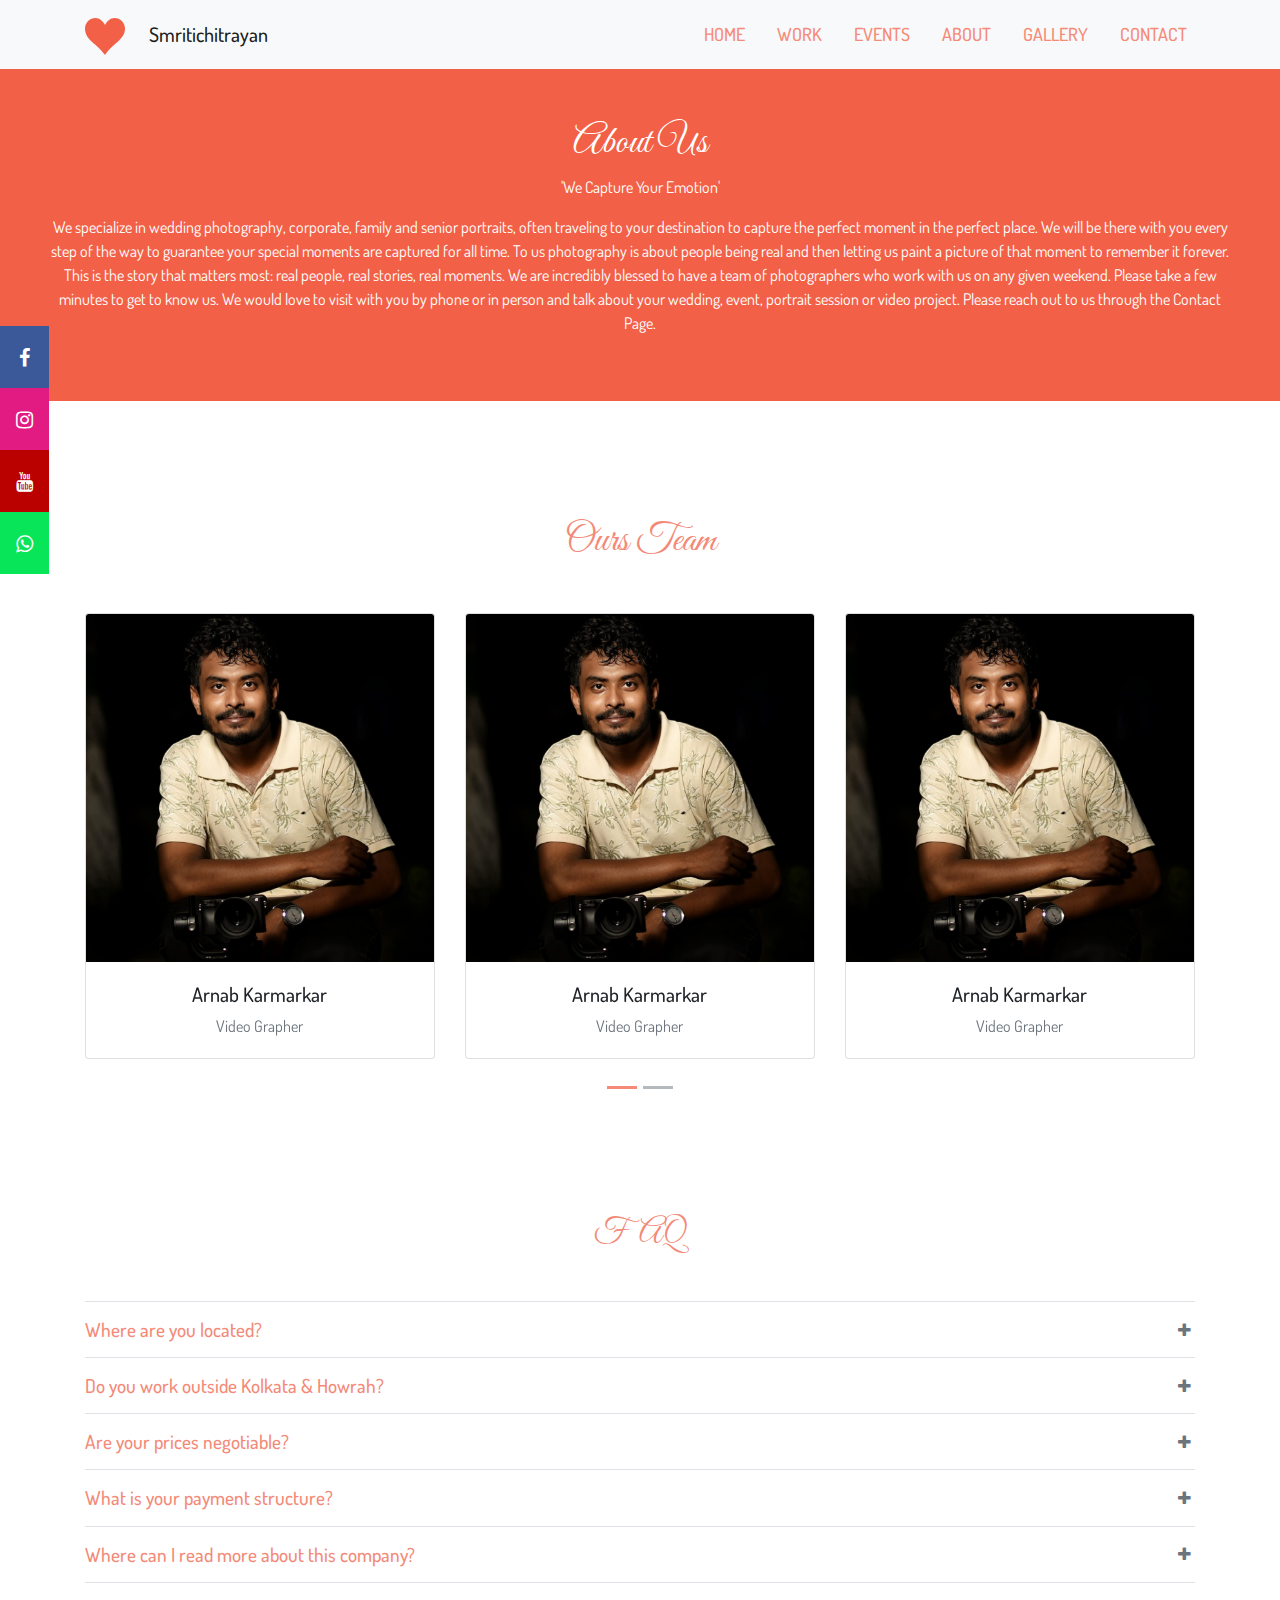
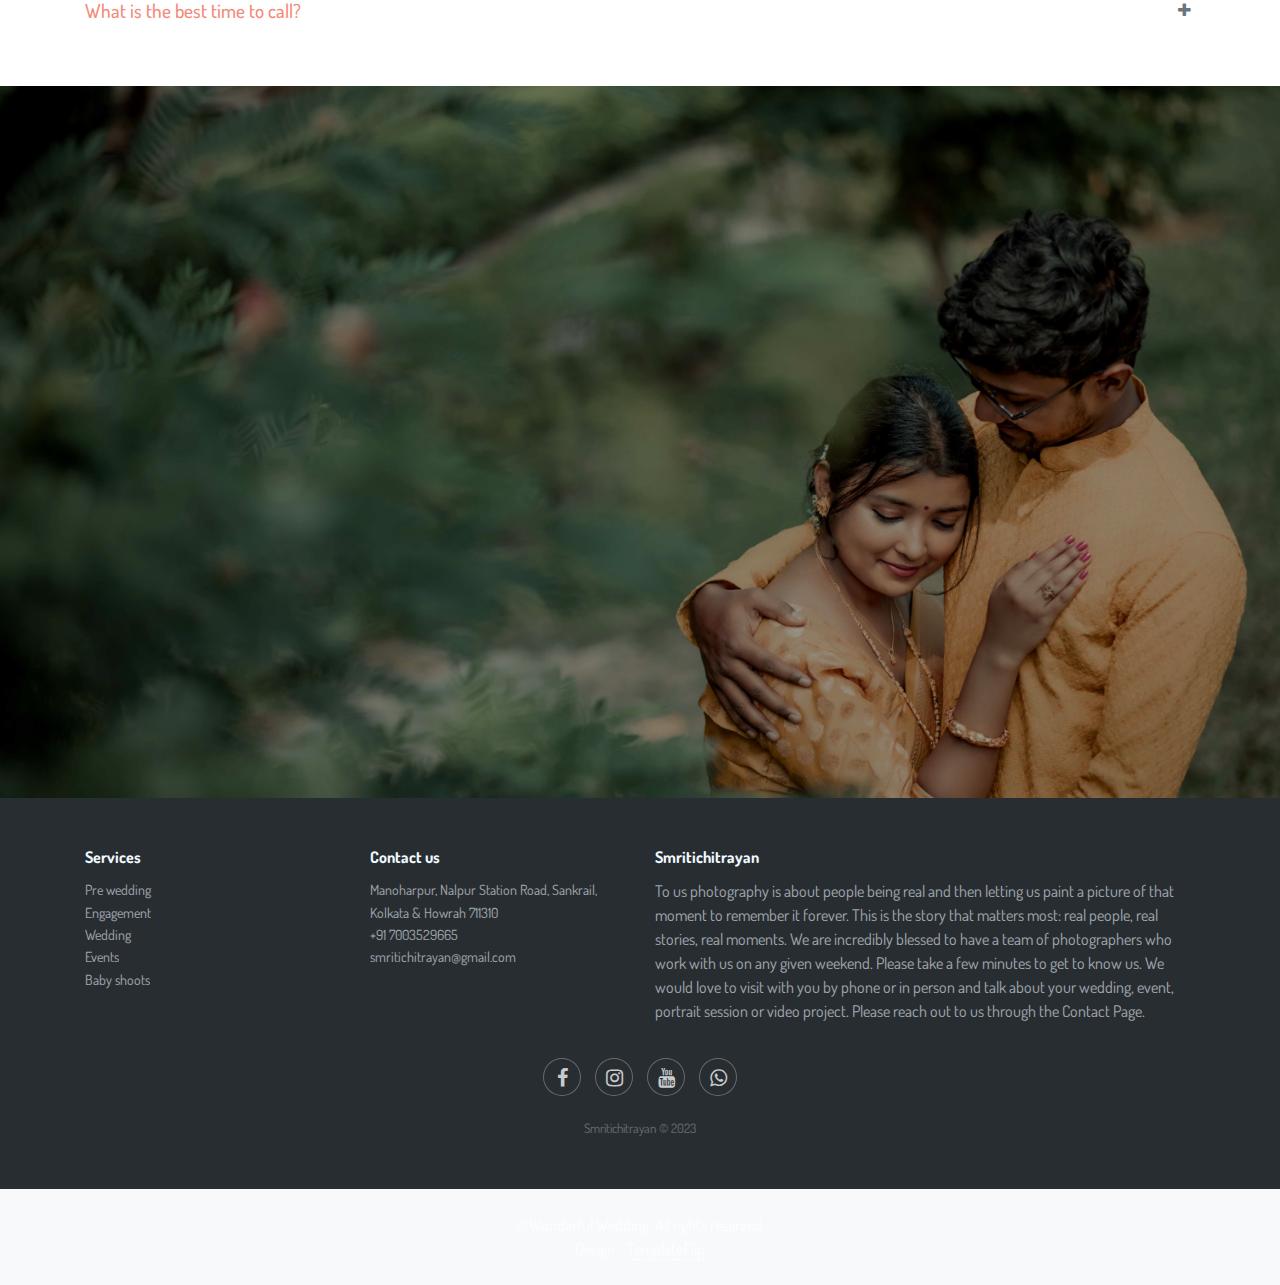
==== commit d77d71d8: "add" ====
--- a/about.html
+++ b/about.html
@@ -164,7 +164,7 @@
     </a>
     <div class="collapse" id="faq-17" style="">
       <div class="card card-body border-0 p-0">
-        <p>We are Howrah based group.</p>
+        <p>We are Kolkata & Howrah based group.</p>
 
       </div>
     </div>
@@ -172,7 +172,7 @@
     <a class="py-3 d-block h-100 w-100 position-relative z-index-1 pr-1 text-secondary border-top" aria-controls="faq-18" aria-expanded="false" data-toggle="collapse" href="#faq-18" role="button">
       <div class="position-relative">
         <h2 class="h4 m-0 pr-3">
-          Do you work outside Howrah?
+          Do you work outside Kolkata & Howrah?
         </h2>
         <div class="position-absolute top-0 right-0 h-100 d-flex align-items-center">
           <i class="fa fa-plus"></i>
@@ -181,7 +181,7 @@
     </a>
     <div class="collapse" id="faq-18" style="">
       <div class="card card-body border-0 p-0">
-        <p>Indeed we work outside Howrah too. Be that as it may, extra charges will be applied for travelling and convenience (for long distance traveling).</p>
+        <p>Indeed we work outside Kolkata & Howrah too. Be that as it may, extra charges will be applied for travelling and convenience (for long distance traveling).</p>
         <p>
         </p>
       </div>
@@ -253,7 +253,7 @@
     </a>
     <div class="collapse" id="faq-22">
       <div class="card card-body border-0 p-0">
-        <p>The best time to call is 11am - 11pm! We are always available to answer any questions.</p>
+        <p>The best time to call is 9am - 11pm! We are always available to answer any questions.</p>
         <p>
         </p>
       </div>
@@ -363,7 +363,7 @@
               <div class="col-sm-6 col-md-3 item">
                   <h3>Contact us</h3>
                   <ul>
-                    <li><a href="index.html">Manoharpur, Nalpur Station Road, Sankrail, Howrah 711310</a></li>
+                    <li><a href="index.html">Manoharpur, Nalpur Station Road, Sankrail, Kolkata & Howrah 711310</a></li>
                     <li><a href="about.html">+91 7003529665</a></li>
                     <li><a href="index.html#gallery">smritichitrayan@gmail.com</a></li>
                 </ul>
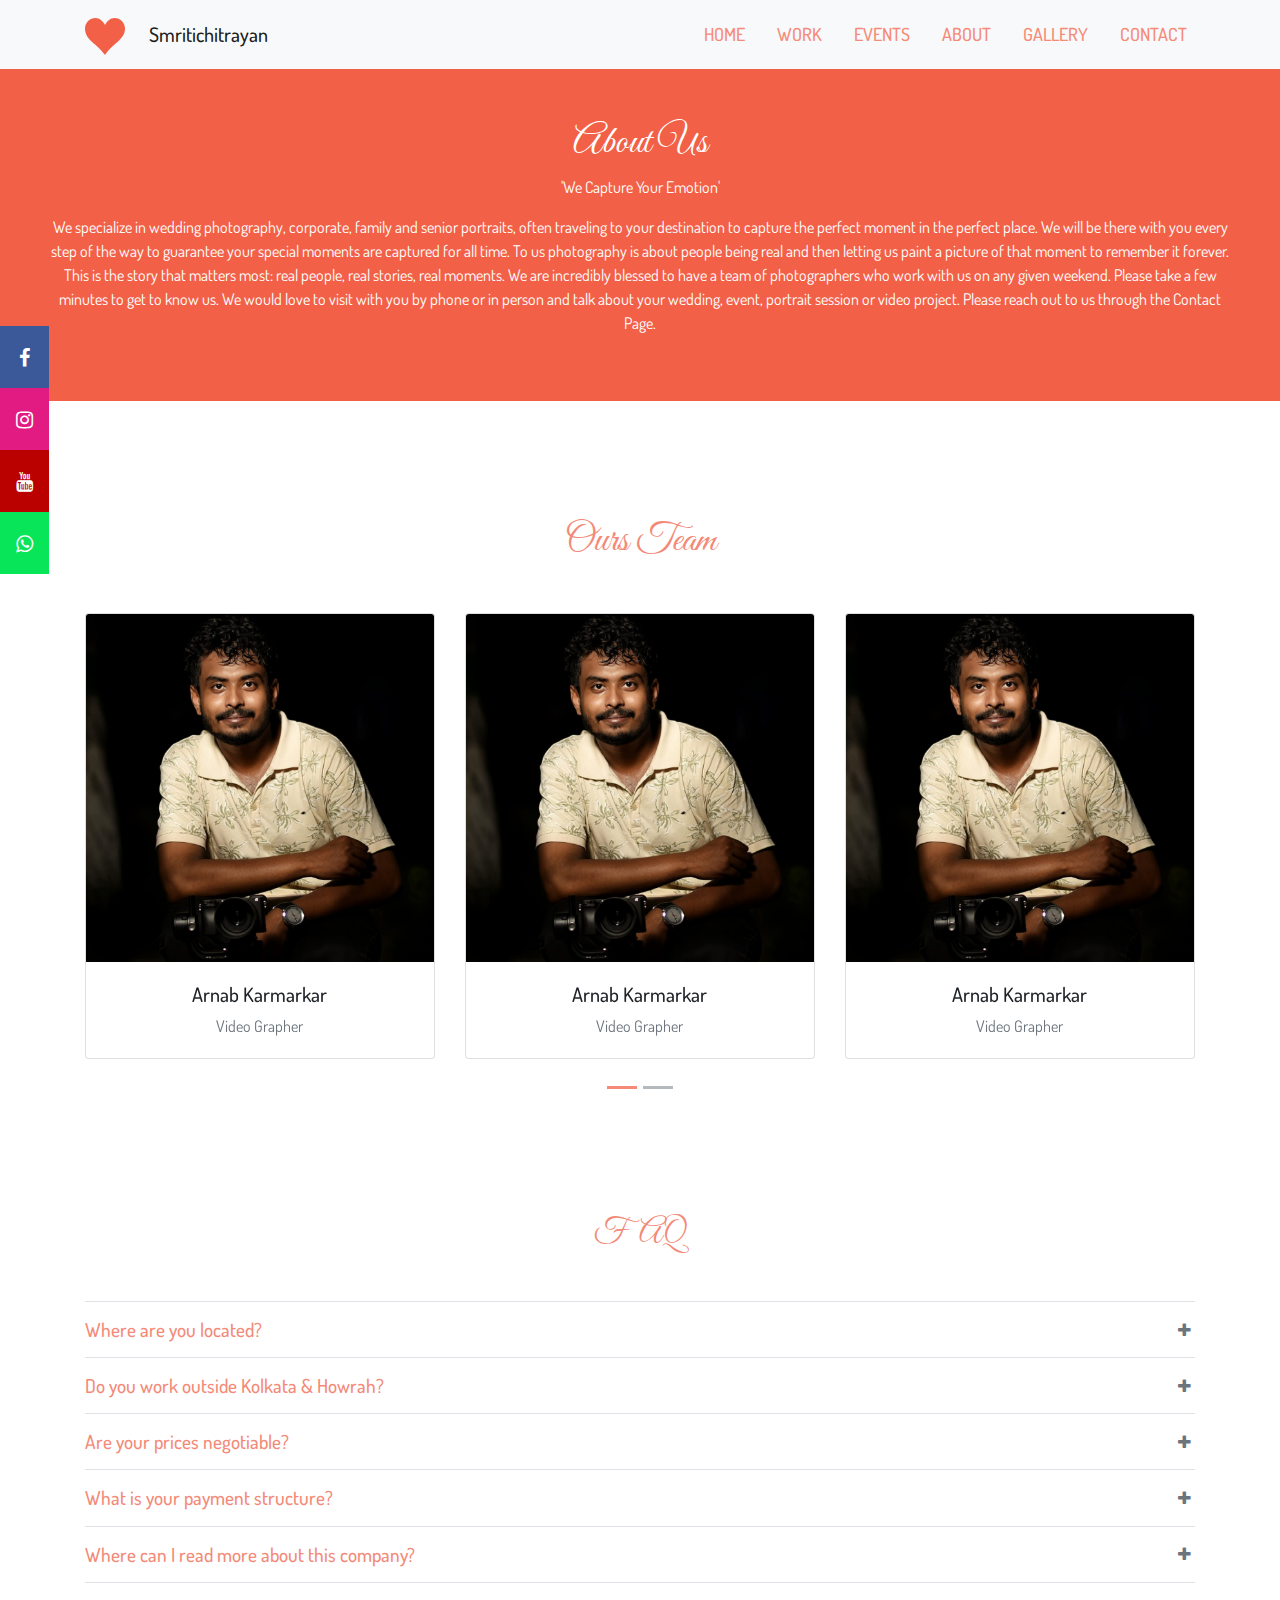
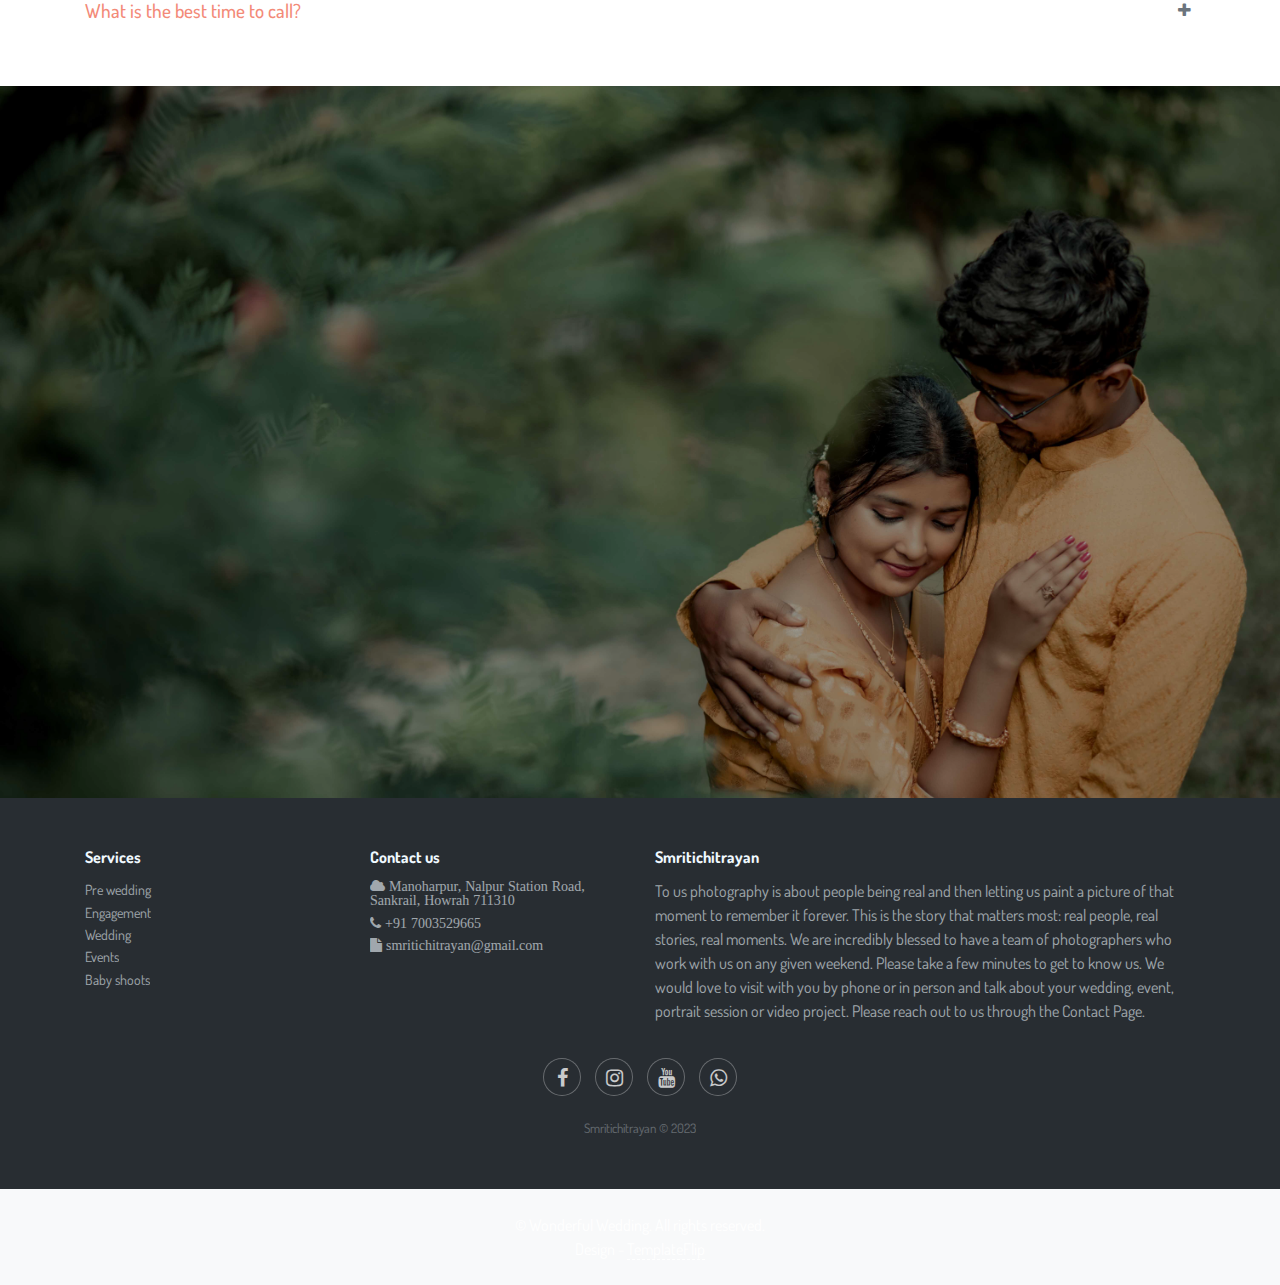
==== commit 2cc2dafd: "add" ====
--- a/about.html
+++ b/about.html
@@ -27,6 +27,7 @@
     <link href="css/aos.css?ver=1.1.0" rel="stylesheet">
     <link href="css/ekko-lightbox.css?ver=1.1.0" rel="stylesheet">
     <link href="css/main.css?ver=1.1.0" rel="stylesheet">
+    <link rel="stylesheet" href="https://cdnjs.cloudflare.com/ajax/libs/font-awesome/4.7.0/css/font-awesome.min.css">
     <meta name="viewport" content="width=device-width, initial-scale=1">
     <!-- Bootstrap CSS 
     <link rel="stylesheet" href="https://stackpath.bootstrapcdn.com/bootstrap/4.4.1/css/bootstrap.min.css" integrity="sha384-Vkoo8x4CGsO3+Hhxv8T/Q5PaXtkKtu6ug5TOeNV6gBiFeWPGFN9MuhOf23Q9Ifjh" crossorigin="anonymous">
@@ -59,7 +60,7 @@
     <div class="page-content">
       <div class="div">
 
-<div class="mobile-display">
+<!--div class="mobile-display">
   <div class="icon-bar">
     <a href="https://www.facebook.com/profile.php?id=100087882332786" target="_blank" class="facebook"><i class="fa fa-facebook"></i></a> 
     <a href="https://www.instagram.com/smritichitrayan" target="_blank" class="twitter"><i class="fa fa-instagram"></i></a> 
@@ -67,7 +68,7 @@
     <a href="mailto:smritichitrayan@gmail.com" target="_blank" class="google"><i class="fa fa-google"></i></a> 
     <a href="https://wa.me/message/SYVSXVHJEQIPI1" target="_blank" class="wp"><i class="fa fa-whatsapp"></i></a> 
   </div>
-</div>
+</div-->
 <div class="desktop-display">
   <div class="icon-bar">
     <a href="https://www.facebook.com/profile.php?id=100087882332786" target="_blank" class="facebook"><i class="fa fa-facebook"></i></a> 
@@ -76,6 +77,7 @@
     <a href="https://wa.me/message/SYVSXVHJEQIPI1" target="_blank" class="wp"><i class="fa fa-whatsapp"></i></a> 
   </div>
 </div>
+
 <div class="ww-nav-bar sticky-top bg-light">
   <nav class="navbar navbar-expand-lg navbar-light">
     <div class="container"><a href="#"><svg class="heart" viewBox="0 0 32 29.6"><path d="M23.6,0c-3.4,0-6.3,2.7-7.6,5.6C14.7,2.7,11.8,0,8.4,0C3.8,0,0,3.8,0,8.4c0,9.4,9.5,11.9,16,21.2c6.1-9.3,16-12.1,16-21.2C32,3.8,28.2,0,23.6,0z"/>
@@ -361,13 +363,13 @@
                   </ul>
               </div>
               <div class="col-sm-6 col-md-3 item">
-                  <h3>Contact us</h3>
-                  <ul>
-                    <li><a href="index.html">Manoharpur, Nalpur Station Road, Sankrail, Kolkata & Howrah 711310</a></li>
-                    <li><a href="about.html">+91 7003529665</a></li>
-                    <li><a href="index.html#gallery">smritichitrayan@gmail.com</a></li>
-                </ul>
-              </div>
+                <h3>Contact us</h3>
+                <ul>
+                  <li><a class="fa fa-cloud">  Manoharpur, Nalpur Station Road, Sankrail, Howrah 711310</a></li>
+                  <li><a class="fa fa-phone">  +91 7003529665</a></li>
+                  <li><a class="fa fa-file">    smritichitrayan@gmail.com</a></li>
+              </ul>
+            </div>
               <div class="col-md-6 item text">
                   <h3>Smritichitrayan</h3>
                   <p>To us photography is about people being real and then letting us paint a picture of that moment to remember it forever. This is the story that matters most: real people, real stories, real moments. We are incredibly blessed to have a team of photographers who work with us on any given weekend. Please take a few minutes to get to know us. We would love to visit with you by phone or in person and talk about your wedding, event, portrait session or video project. Please reach out to us through the Contact Page.
--- a/css/main.css
+++ b/css/main.css
@@ -220,6 +220,7 @@
 
 /* Home Page Style */
 .ww-home-page {
+  background: url("../images/img\ \(11\).jpg") no-repeat center center;
   background-size: cover;
   background-position: 70%;
   height: 100vh;
@@ -253,7 +254,6 @@
 
 .ww-home-page:before {
   content: "";
-  background-color: rgba(245, 138, 119, 0.2);
   width: 100%;
   height: 100%;
   height: 100vh;
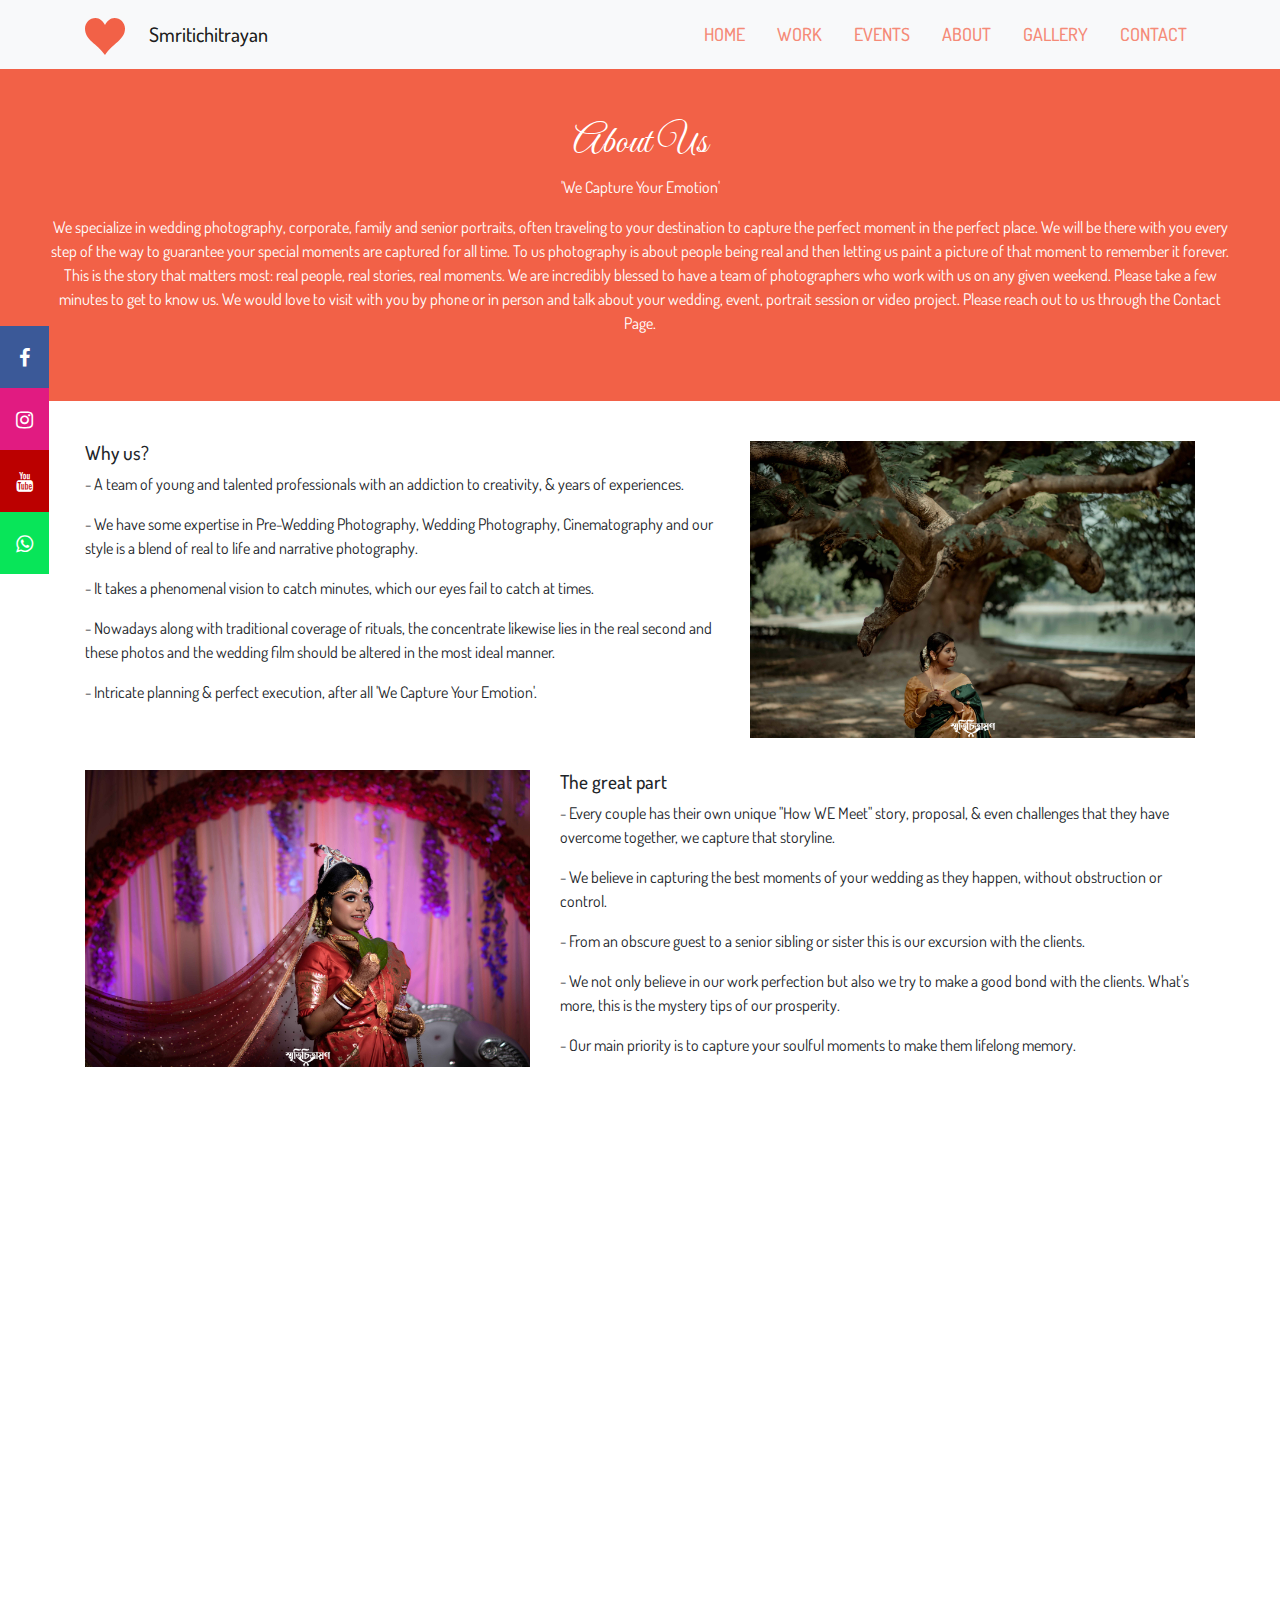
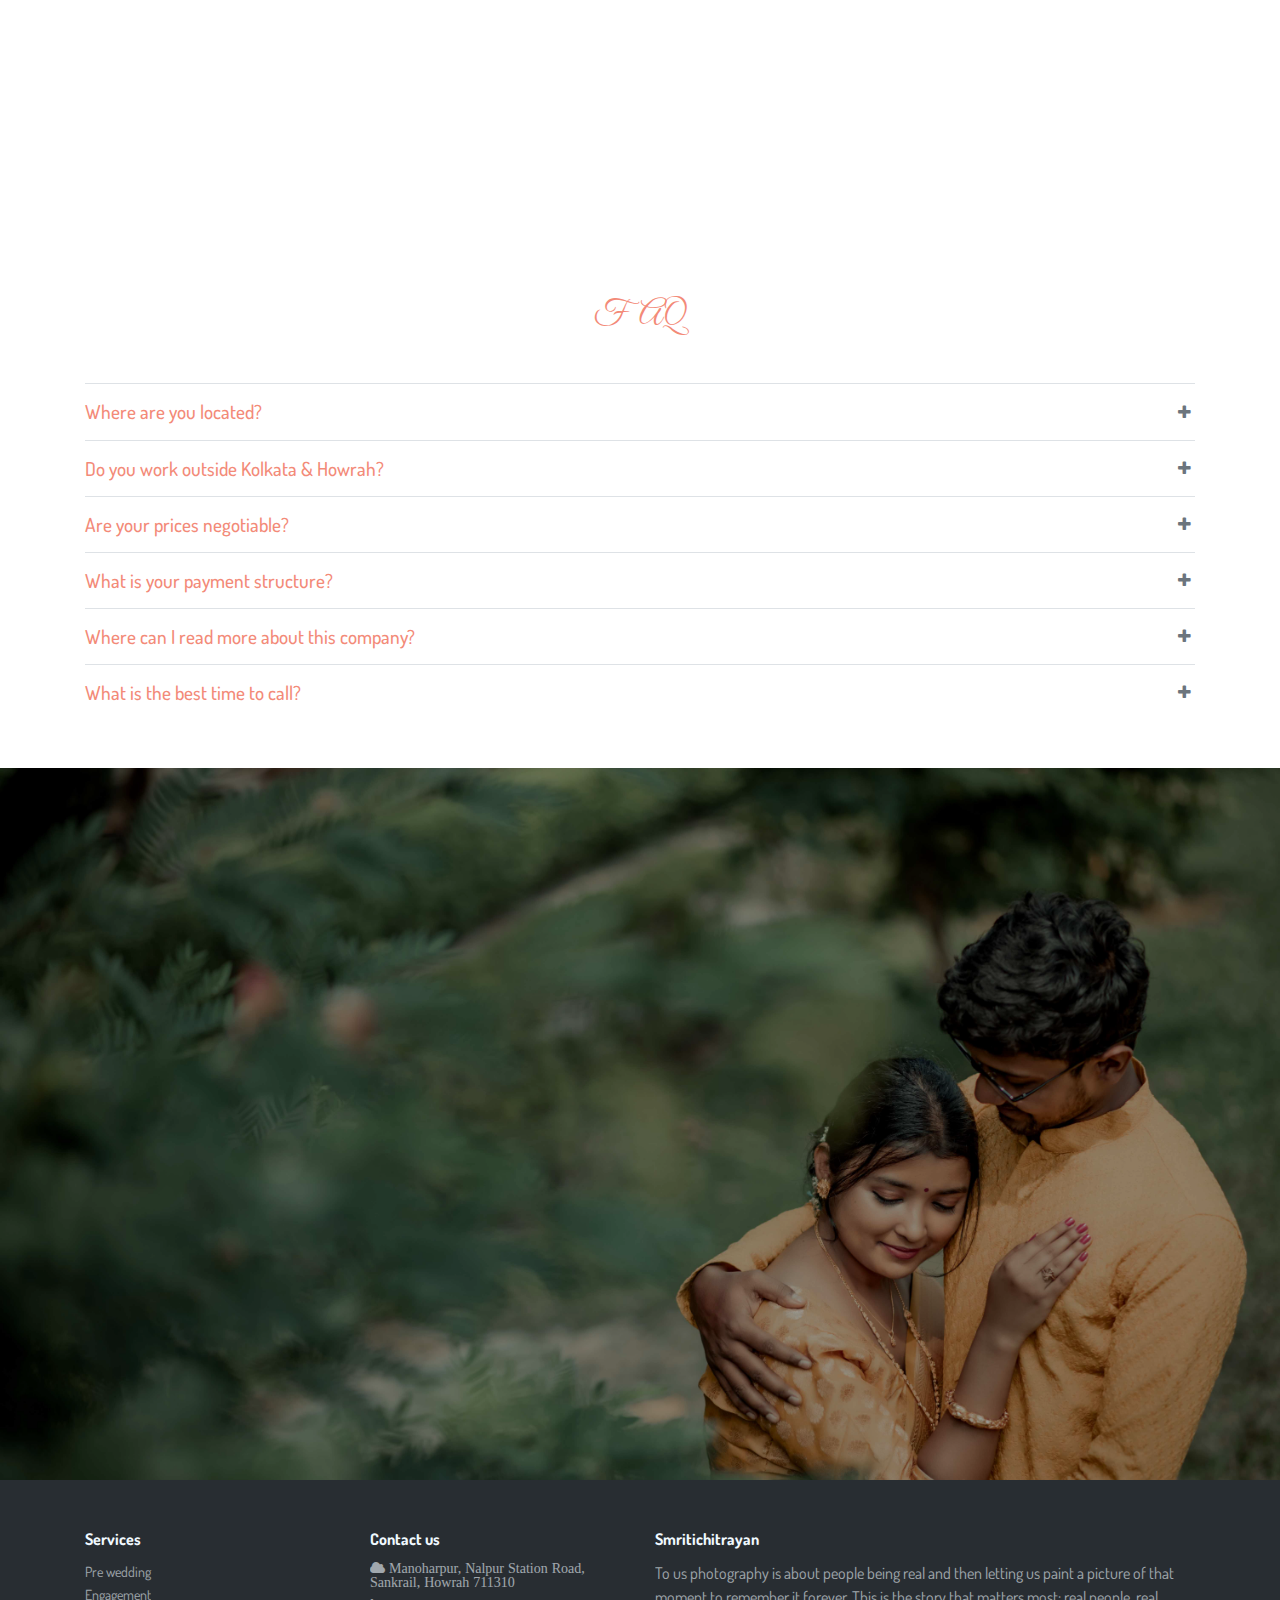
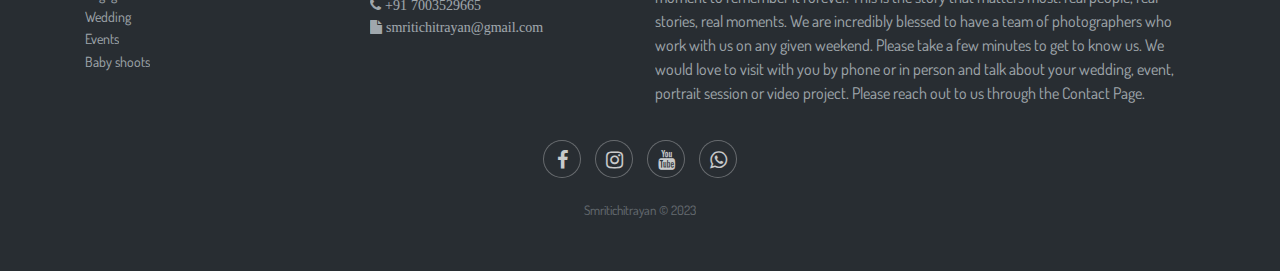
==== commit 4ad74627: "website aboutus change" ====
--- a/about.html
+++ b/about.html
@@ -55,7 +55,7 @@
     }
     </style>
   </head>
-  <body id="top">
+  <body id="top" onmousedown='return false;' onselectstart='return false;'>
     <header></header>
     <div class="page-content">
       <div class="div">
@@ -97,6 +97,7 @@
     </div>
   </nav>
 </div>
+<div>
 <div class="about-section">
   <h1 class="about">About Us</h1>
   <p>'We Capture Your Emotion'</p>
@@ -107,6 +108,71 @@
     We are incredibly blessed to have a team of photographers who work with us on any given weekend. Please take a few minutes to get to know us.
     
     We would love to visit with you by phone or in person and talk about your wedding, event, portrait session or video project. Please reach out to us through the Contact Page.</p>
+</div>
+</div>
+
+&nbsp;
+&nbsp;
+<div class="container ww-wedding-event">
+  <div class="row">
+    <div class="col-md-7 col-sm-12">
+      <div class="my-3">
+        <div class="h4">Why us?</div>
+        <p>
+          - A team of young and talented professionals with an addiction to creativity, & years of experiences.
+        </p>
+        <p>
+          - We have some expertise in Pre-Wedding Photography, Wedding Photography, Cinematography and our style is a blend of real to life and narrative photography.
+        </p>
+      <p>
+        - It takes a phenomenal vision to catch minutes, which our eyes fail to catch at times.
+      </p>
+      <P>
+        - Nowadays along with traditional coverage of rituals, the concentrate likewise lies in the real second and these photos and the wedding film should be altered in the most ideal manner.
+      </P>
+      <P>
+        - Intricate planning & perfect execution, after all 'We Capture Your Emotion'.
+      </P>
+      </div>
+    </div>
+    <div class="col-md-5 col-sm-12">
+      <div class="my-3"><img class="img-fluid" src="images/img (35).jpg" alt="Wedding Party" data-aos="fade-down-right" data-aos-duration="1000"/></div>
+    </div>
+  </div>
+  <div class="row">
+    <div class="col-md-5 col-sm-12">
+      <div class="my-3"><img class="img-fluid" src="images/img (46).jpg" alt="Reception" data-aos="fade-up-right" data-aos-duration="1000"/></div>
+    </div>
+    <div class="col-md-7 col-sm-12">
+      <div class="my-3">
+        <div class="h4">The great part</div>
+        <!-- <ul>
+          <li>- We have some expertise in Pre-Wedding Photography, Wedding Photography, Cinematography and our style is a blend of real to life and narrative photography.</li>
+          <li>- We believe in capturing the best moments of your wedding as they happen, without obstruction or control.</li>
+          <li>- From an obscure guest to a senior sibling or sister this is our excursion with the clients.</li>
+          <li>- We not only believe in our work perfection but also we try to make a good bond with the clients. What's more, this is the mystery tips of our prosperity.</li>
+          <li>- Our main priority is to capture your soulful moments to make them lifelong memory.</li>
+        </ul>-->
+        <p>
+          - Every couple has their own unique "How WE Meet" story, proposal, & even challenges that they have overcome together, we capture that storyline.
+        </p>
+        <p>
+          - We believe in capturing the best moments of your wedding as they happen, without obstruction or control.
+        </p>
+        <p>
+          - From an obscure guest to a senior sibling or sister this is our excursion with the clients.
+        </p>
+        <P>
+          - We not only believe in our work perfection but also we try to make a good bond with the clients. What's more, this is the mystery tips of our prosperity.
+        </P>
+        <P>
+          - Our main priority is to capture your soulful moments to make them lifelong memory.
+        </P>
+      </div>
+    </div>
+    
+  </div>
+</div>
 </div>
 <div class="ww-section" id="people">
   <div class="container ww-couple-friends">
@@ -120,7 +186,7 @@
         <div class="carousel-item active">
           <div class="row">
             <div class="col-md-4">
-              <div class="card d-block mb-3"><img class="card-img-top" src="images/team1.png" alt="Groom Men 1"/>
+              <div class="card d-block mb-3"><img class="card-img-top" src="images/1.png" alt="Groom Men 1"/>
                 <div class="card-body text-center">
                   <div class="h5">Arnab Karmarkar</div>
                   <p class="mb-0 text-muted">Video Grapher</p>
@@ -128,18 +194,18 @@
               </div>
             </div>
             <div class="col-md-4">
-              <div class="card d-block mb-3"><img class="card-img-top" src="images/team1.png" alt="Groom Men 1"/>
+              <div class="card d-block mb-3"><img class="card-img-top" src="images/2.png" alt="Groom Men 1"/>
                 <div class="card-body text-center">
-                  <div class="h5">Arnab Karmarkar</div>
-                  <p class="mb-0 text-muted">Video Grapher</p>
+                  <div class="h5">Rajesh Naskar</div>
+                  <p class="mb-0 text-muted">Photographer</p>
                 </div>
               </div>
             </div>
             <div class="col-md-4">
-              <div class="card d-block mb-3"><img class="card-img-top" src="images/team1.png" alt="Groom Men 1"/>
+              <div class="card d-block mb-3"><img class="card-img-top" src="images/3.png" alt="Groom Men 1"/>
                 <div class="card-body text-center">
-                  <div class="h5">Arnab Karmarkar</div>
-                  <p class="mb-0 text-muted">Video Grapher</p>
+                  <div class="h5">Arijit Mondal</div>
+                  <p class="mb-0 text-muted">Video editor & Motion Desiner</p>
                 </div>
               </div>
             </div>
@@ -161,6 +227,7 @@
         </h2>
         <div class="position-absolute top-0 right-0 h-100 d-flex align-items-center">
           <i class="fa fa-plus"></i>
+          <i class="fa fa-minas"></i>
         </div>
       </div>
     </a>
@@ -381,12 +448,7 @@
       </div>
   </footer>
 </div>
-<div style="color:rgb(255, 255, 255);" class="ww-footer bg-light">
-  <div class="container text-center py-4">
-    <p class="my-0">&copy; Wonderful Wedding. All rights reserved.</p>
-    <p  class="mb-0">Design - <a class="credit"  href="https://templateflip.com" target="_blank">TemplateFlip</a></p>
-  </div>
-</div></div>
+</div>
     </div>
     <footer></footer>
     <script src="scripts/jquery.min.js?ver=1.1.0"></script>
